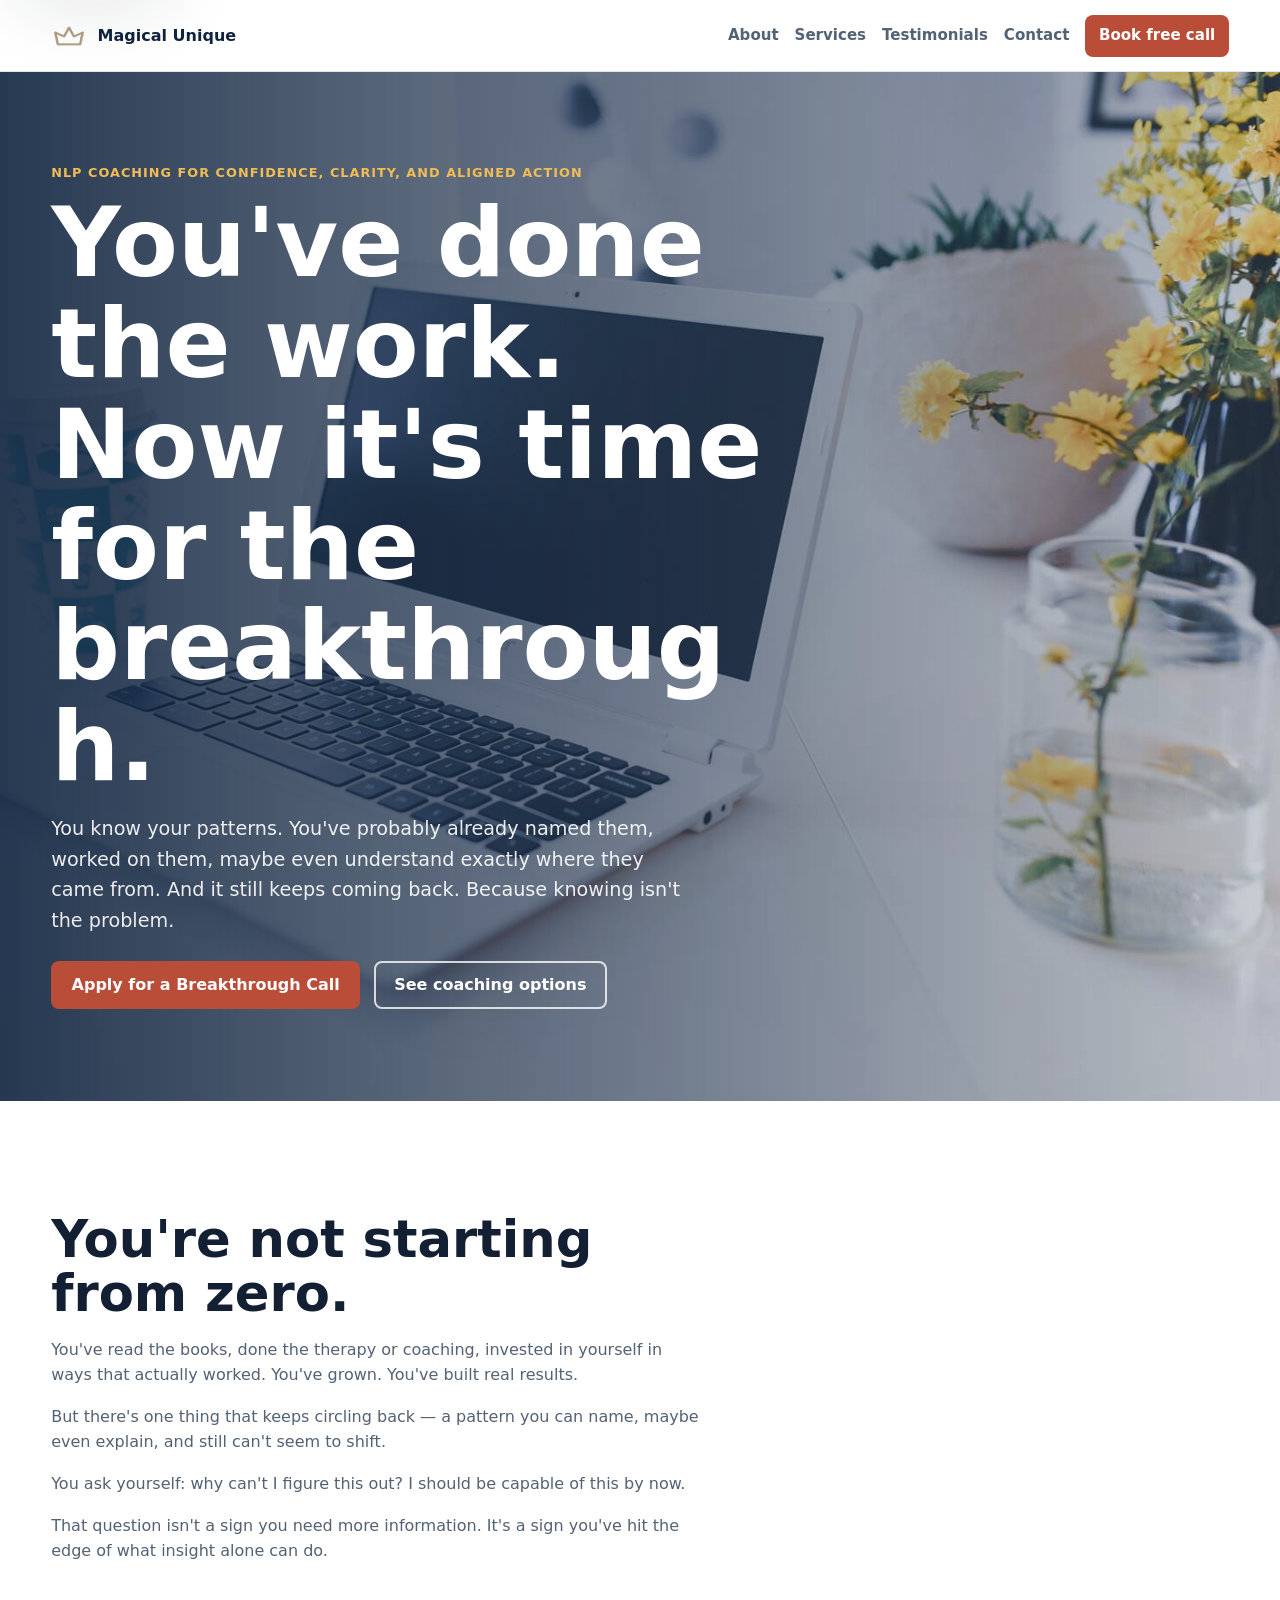
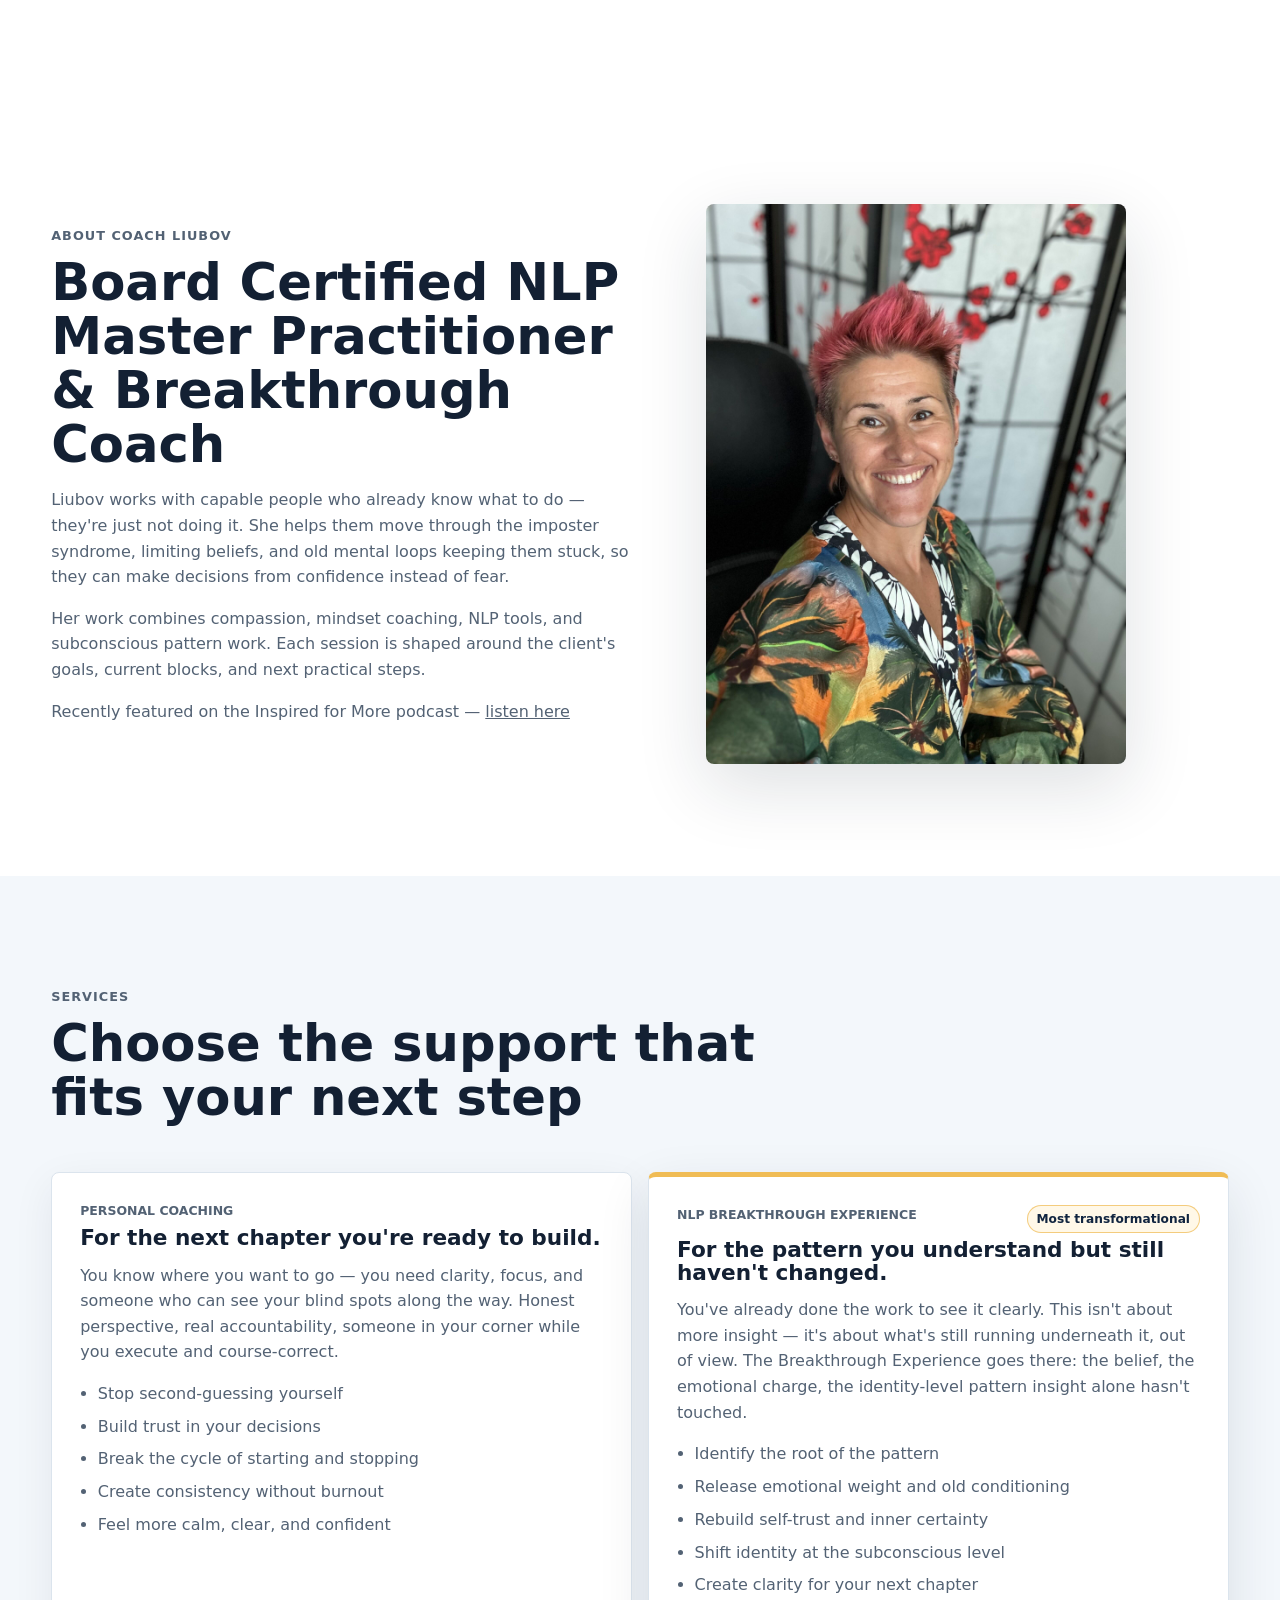
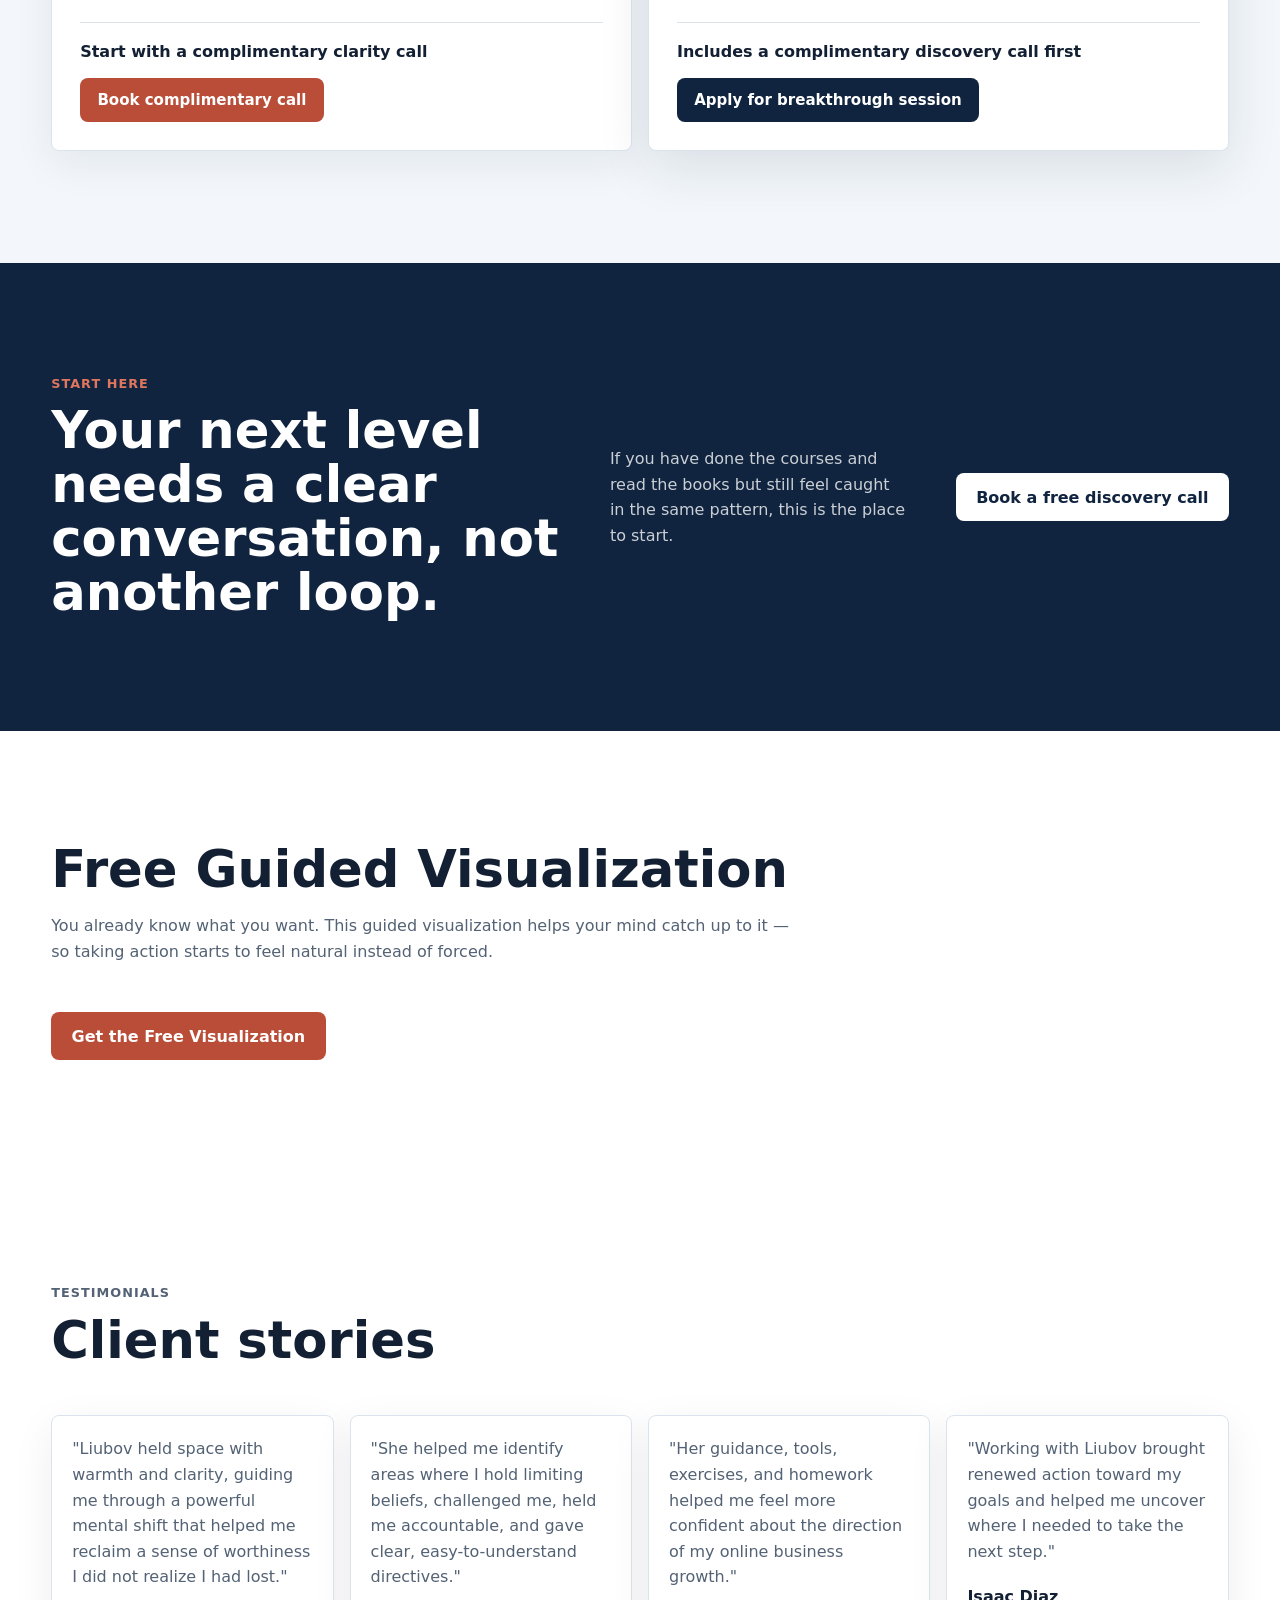
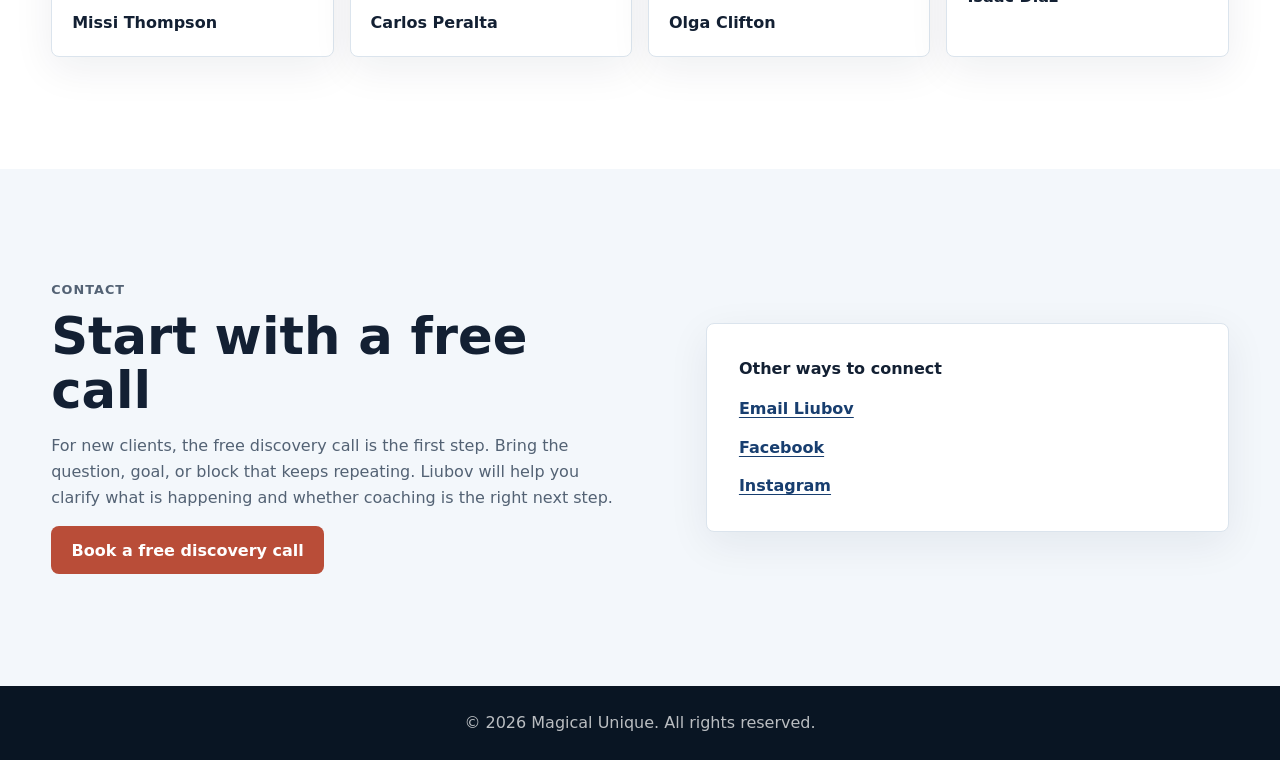
==== index.html @ dcb034aa "Update homepage breakthrough copy" ====
<!doctype html>
<html lang="en">
  <head>
    <meta charset="utf-8">
    <meta name="viewport" content="width=device-width, initial-scale=1">
    <title>Magical Unique | NLP Coaching with Liubov Lomonosova</title>
    <meta
      name="description"
      content="Magical Unique offers NLP-based coaching for people ready to build clarity, confidence, and momentum."
    >
    <meta name="theme-color" content="#10243f">
    <meta property="og:title" content="Magical Unique">
    <meta
      property="og:description"
      content="NLP coaching and subconscious work for ambitious people ready to move through self-doubt and create clear next steps."
    >
    <meta property="og:type" content="website">
    <meta property="og:url" content="https://magicalunique.com/">
    <meta property="og:image" content="https://magicalunique.com/assets/social-preview.jpg">
    <meta property="og:image:secure_url" content="https://magicalunique.com/assets/social-preview.jpg">
    <meta property="og:image:type" content="image/jpeg">
    <meta property="og:image:width" content="1200">
    <meta property="og:image:height" content="630">
    <meta
      property="og:image:alt"
      content="About Coach Liubov, Board Certified NLP Master Practitioner &amp; Breakthrough Coach"
    >
    <meta name="twitter:card" content="summary_large_image">
    <meta name="twitter:title" content="Magical Unique">
    <meta
      name="twitter:description"
      content="NLP coaching and subconscious work for ambitious people ready to move through self-doubt and create clear next steps."
    >
    <meta name="twitter:image" content="https://magicalunique.com/assets/social-preview.jpg">
    <link rel="canonical" href="https://magicalunique.com/">
    <link rel="icon" href="assets/favicon.png" type="image/png">
    <!-- Cache-bust updated CSS/JS assets so browsers load the latest deployed files. -->
    <link rel="stylesheet" href="styles.css?v=20260514">
    <script type="application/ld+json">
      {
        "@context": "https://schema.org",
        "@type": "ProfessionalService",
        "name": "Magical Unique",
        "url": "https://magicalunique.com/",
        "image": "https://magicalunique.com/assets/coach-liubov.jpg",
        "founder": {
          "@type": "Person",
          "name": "Liubov Lomonosova",
          "jobTitle": "Board Certified NLP Master Practitioner & Breakthrough Coach"
        },
        "sameAs": [
          "https://www.facebook.com/lyutsik",
          "https://instagram.com/lyutsik"
        ]
      }
    </script>
  </head>
  <body>
    <a class="skip-link" href="#main">Skip to content</a>

    <header class="site-header" aria-label="Primary">
      <a class="brand" href="#top" aria-label="Magical Unique home">
        <img src="assets/crown.png" alt="" width="36" height="36">
        <span>Magical Unique</span>
      </a>
      <nav class="nav-links" aria-label="Site sections">
        <a href="#about">About</a>
        <a href="#services">Services</a>
        <a href="#testimonials">Testimonials</a>
        <a href="#contact">Contact</a>
        <a class="nav-cta" href="https://calendly.com/liubov-lomonosova/free-30-minute-call">
          Book free call
        </a>
      </nav>
    </header>

    <main id="main">
      <section class="hero" id="top" aria-labelledby="hero-title">
        <div class="hero-content">
          <p class="eyebrow">NLP coaching for confidence, clarity, and aligned action</p>
          <h1 id="hero-title">You've done the work. Now it's time for the breakthrough.</h1>
          <p class="hero-lede">
            You know your patterns. You've probably already named them, worked on them, maybe even
            understand exactly where they came from. And it still keeps coming back. Because knowing
            isn't the problem.
          </p>
          <div class="hero-actions" aria-label="Primary actions">
            <a class="button button-primary" href="https://calendly.com/liubov-lomonosova/free-30-minute-call">
              Apply for a Breakthrough Call
            </a>
            <a class="button button-secondary" href="#services">See coaching options</a>
          </div>
        </div>
      </section>

      <section class="section" aria-labelledby="recognition-title">
        <div class="section-copy">
          <h2 id="recognition-title">You're not starting from zero.</h2>
          <p>
            You've read the books, done the therapy or coaching, invested in yourself in ways that
            actually worked. You've grown. You've built real results.
          </p>
          <p>
            But there's one thing that keeps circling back — a pattern you can name, maybe even
            explain, and still can't seem to shift.
          </p>
          <p>
            You ask yourself: why can't I figure this out? I should be capable of this by now.
          </p>
          <p>
            That question isn't a sign you need more information. It's a sign you've hit the edge of
            what insight alone can do.
          </p>
        </div>
      </section>

      <section class="section section-split" id="about" aria-labelledby="about-title">
        <div class="section-copy">
          <p class="eyebrow">About Coach Liubov</p>
          <h2 id="about-title">Board Certified NLP Master Practitioner &amp; Breakthrough Coach</h2>
          <p>
            Liubov works with capable people who already know what to do — they're just not doing
            it. She helps them move through the imposter syndrome, limiting beliefs, and old mental
            loops keeping them stuck, so they can make decisions from confidence instead of fear.
          </p>
          <p>
            Her work combines compassion, mindset coaching, NLP tools, and subconscious pattern
            work. Each session is shaped around the client's goals, current blocks, and next
            practical steps.
          </p>
          <p>
            Recently featured on the Inspired for More podcast —
            <a href="https://podcasts.apple.com/us/podcast/inspired-for-more/id1649587501?i=1000778015289" target="_blank" rel="noopener">listen here</a>
          </p>
        </div>
        <figure class="portrait">
          <img src="assets/coach-liubov.jpg" alt="Liubov Lomonosova, Board Certified NLP Master Practitioner and Breakthrough Coach" width="675" height="900">
        </figure>
      </section>

      <section class="section section-services" id="services" aria-labelledby="services-title">
        <div class="section-heading">
          <p class="eyebrow">Services</p>
          <h2 id="services-title">Choose the support that fits your next step</h2>
        </div>

        <div class="offer-grid">
          <article class="offer-card">
            <div class="offer-topline">
              <p class="offer-kicker">Personal coaching</p>
            </div>
            <h3>For the next chapter you're ready to build.</h3>
            <div class="offer-body">
              <p>
                You know where you want to go — you need clarity, focus, and someone who can see
                your blind spots along the way. Honest perspective, real accountability, someone in
                your corner while you execute and course-correct.
              </p>
            </div>
            <ul>
              <li>Stop second-guessing yourself</li>
              <li>Build trust in your decisions</li>
              <li>Break the cycle of starting and stopping</li>
              <li>Create consistency without burnout</li>
              <li>Feel more calm, clear, and confident</li>
            </ul>
            <div class="card-footer">
              <span class="price">Start with a complimentary clarity call</span>
              <a class="button button-primary card-cta" href="https://calendly.com/liubov-lomonosova/free-30-minute-call">
                Book complimentary call
              </a>
            </div>
          </article>

          <article class="offer-card premium-card">
            <div class="offer-topline">
              <p class="offer-kicker">NLP Breakthrough Experience</p>
              <span class="offer-badge">Most transformational</span>
            </div>
            <h3>For the pattern you understand but still haven't changed.</h3>
            <div class="offer-body">
              <p>
                You've already done the work to see it clearly. This isn't about more insight —
                it's about what's still running underneath it, out of view. The Breakthrough
                Experience goes there: the belief, the emotional charge, the identity-level pattern
                insight alone hasn't touched.
              </p>
            </div>
            <ul>
              <li>Identify the root of the pattern</li>
              <li>Release emotional weight and old conditioning</li>
              <li>Rebuild self-trust and inner certainty</li>
              <li>Shift identity at the subconscious level</li>
              <li>Create clarity for your next chapter</li>
            </ul>
            <div class="card-footer">
              <span class="price">Includes a complimentary discovery call first</span>
              <a class="button button-primary card-cta premium-cta" href="https://calendly.com/liubov-lomonosova/apply-breakthrough">
                Apply for breakthrough session
              </a>
            </div>
          </article>
        </div>
      </section>

      <section class="section cta-band" aria-labelledby="cta-title">
        <div>
          <p class="eyebrow">Start here</p>
          <h2 id="cta-title">Your next level needs a clear conversation, not another loop.</h2>
        </div>
        <p>
          If you have done the courses and read the books but still feel caught in the same
          pattern, this is the place to start.
        </p>
        <a class="button button-light" href="https://calendly.com/liubov-lomonosova/free-30-minute-call">
          Book a free discovery call
        </a>
      </section>

      <section class="section" aria-labelledby="free-visualization-title">
        <div class="section-heading">
          <h2 id="free-visualization-title">Free Guided Visualization</h2>
          <p>
            You already know what you want. This guided visualization helps your mind catch up to it — so taking action starts to feel natural instead of forced.
          </p>
        </div>
        <a class="button button-primary" href="https://mailchi.mp/magicalunique/guided-visualization">
          Get the Free Visualization
        </a>
      </section>

      <section class="section" id="testimonials" aria-labelledby="testimonials-title">
        <div class="section-heading">
          <p class="eyebrow">Testimonials</p>
          <h2 id="testimonials-title">Client stories</h2>
        </div>

        <div class="testimonial-grid">
          <blockquote class="testimonial-card">
            <p>
              "Liubov held space with warmth and clarity, guiding me through a powerful mental
              shift that helped me reclaim a sense of worthiness I did not realize I had lost."
            </p>
            <cite>Missi Thompson</cite>
          </blockquote>
          <blockquote class="testimonial-card">
            <p>
              "She helped me identify areas where I hold limiting beliefs, challenged me,
              held me accountable, and gave clear, easy-to-understand directives."
            </p>
            <cite>Carlos Peralta</cite>
          </blockquote>
          <blockquote class="testimonial-card">
            <p>
              "Her guidance, tools, exercises, and homework helped me feel more confident about
              the direction of my online business growth."
            </p>
            <cite>Olga Clifton</cite>
          </blockquote>
          <blockquote class="testimonial-card">
            <p>
              "Working with Liubov brought renewed action toward my goals and helped me uncover
              where I needed to take the next step."
            </p>
            <cite>Isaac Diaz</cite>
          </blockquote>
        </div>
      </section>

      <section class="section contact-section" id="contact" aria-labelledby="contact-title">
        <div class="section-copy">
          <p class="eyebrow">Contact</p>
          <h2 id="contact-title">Start with a free call</h2>
          <p>
            For new clients, the free discovery call is the first step. Bring the question, goal,
            or block that keeps repeating. Liubov will help you clarify what is happening and
            whether coaching is the right next step.
          </p>
          <a class="button button-primary" href="https://calendly.com/liubov-lomonosova/free-30-minute-call">
            Book a free discovery call
          </a>
        </div>
        <address class="contact-card">
          <p class="contact-card-title">Other ways to connect</p>
          <a href="mailto:lyubov.lomonosova@gmail.com">Email Liubov</a>
          <a href="https://www.facebook.com/lyutsik">Facebook</a>
          <a href="https://instagram.com/lyutsik">Instagram</a>
        </address>
      </section>
    </main>

    <footer class="site-footer">
      <p>&copy; 2026 Magical Unique. All rights reserved.</p>
    </footer>
  </body>
</html>
---- styles.css ----
:root {
  --ink: #132033;
  --muted: #536274;
  --paper: #ffffff;
  --mist: #f3f7fb;
  --line: #dbe4ed;
  --blue: #183e6f;
  --blue-deep: #10243f;
  --coral: #df765d;
  --coral-deep: #b94d38;
  --gold: #f0bc55;
  --shadow: 0 22px 70px rgba(19, 32, 51, 0.14);
  color-scheme: light;
}

* {
  box-sizing: border-box;
}

html {
  scroll-behavior: smooth;
}

body {
  margin: 0;
  background: var(--paper);
  color: var(--ink);
  font-family: Inter, ui-sans-serif, system-ui, -apple-system, BlinkMacSystemFont, "Segoe UI", sans-serif;
  font-size: 16px;
  line-height: 1.6;
}

body {
  overflow-x: hidden;
}

img {
  display: block;
  max-width: 100%;
  height: auto;
}

a {
  color: inherit;
}

.skip-link {
  position: absolute;
  left: 1rem;
  top: 0.5rem;
  z-index: 20;
  transform: translateY(-160%);
  background: var(--paper);
  color: var(--blue-deep);
  padding: 0.65rem 1rem;
  border-radius: 8px;
  box-shadow: var(--shadow);
  transition: transform 160ms ease;
}

.skip-link:focus {
  transform: translateY(0);
}

.site-header {
  position: sticky;
  top: 0;
  z-index: 10;
  display: flex;
  align-items: center;
  justify-content: space-between;
  gap: 1.5rem;
  min-height: 72px;
  padding: 0.8rem clamp(1rem, 4vw, 4rem);
  background: rgba(255, 255, 255, 0.94);
  border-bottom: 1px solid rgba(219, 228, 237, 0.92);
  backdrop-filter: blur(16px);
}

.brand {
  display: inline-flex;
  align-items: center;
  gap: 0.65rem;
  color: var(--blue-deep);
  font-weight: 800;
  text-decoration: none;
  white-space: nowrap;
}

.brand img {
  width: 36px;
  height: 36px;
}

.nav-links {
  display: flex;
  align-items: center;
  justify-content: flex-end;
  flex-wrap: wrap;
  gap: 0.35rem 1rem;
  min-width: 0;
  max-width: 100%;
  color: var(--muted);
  font-size: 0.94rem;
  font-weight: 700;
}

.nav-links a {
  min-height: 40px;
  display: inline-flex;
  align-items: center;
  text-decoration: none;
}

.nav-links a:hover,
.nav-links a:focus-visible {
  color: var(--coral-deep);
}

.nav-links .nav-cta {
  min-height: 42px;
  padding: 0.55rem 0.85rem;
  border-radius: 8px;
  background: var(--coral-deep);
  color: #fff;
}

.nav-links .nav-cta:hover,
.nav-links .nav-cta:focus-visible {
  background: var(--blue-deep);
  color: #fff;
}

.hero {
  position: relative;
  min-height: 64svh;
  display: grid;
  align-items: center;
  padding: clamp(4rem, 8vw, 5.75rem) clamp(1rem, 4vw, 4rem);
  background:
    linear-gradient(90deg, rgba(16, 36, 63, 0.9), rgba(16, 36, 63, 0.58) 50%, rgba(16, 36, 63, 0.22)),
    url("assets/hero.jpg") center / cover no-repeat;
  color: #fff;
}

.hero-content {
  width: min(720px, 100%);
  min-width: 0;
}

.eyebrow {
  margin: 0 0 0.75rem;
  color: var(--coral);
  font-size: 0.8rem;
  font-weight: 800;
  letter-spacing: 0.08em;
  line-height: 1.35;
  text-transform: uppercase;
}

.hero .eyebrow {
  color: var(--gold);
}

h1,
h2,
h3,
p {
  margin-top: 0;
}

h1,
h2,
h3 {
  line-height: 1.05;
  letter-spacing: 0;
  overflow-wrap: break-word;
}

h1 {
  max-width: 11ch;
  margin-bottom: 1rem;
  font-size: clamp(3.25rem, 8vw, 6rem);
  font-weight: 900;
}

h2 {
  margin-bottom: 1rem;
  font-size: clamp(2rem, 4vw, 3.5rem);
  font-weight: 850;
}

h3 {
  margin-bottom: 0.8rem;
  font-size: 1.35rem;
  font-weight: 850;
}

.hero-lede {
  max-width: 650px;
  margin-bottom: 1.5rem;
  color: rgba(255, 255, 255, 0.9);
  font-size: clamp(1.04rem, 1.5vw, 1.22rem);
}

.hero-actions,
.card-footer {
  display: flex;
  align-items: center;
  flex-wrap: wrap;
  gap: 0.85rem;
}

.button {
  display: inline-flex;
  align-items: center;
  justify-content: center;
  min-height: 48px;
  padding: 0.78rem 1.15rem;
  border: 2px solid transparent;
  border-radius: 8px;
  font-weight: 850;
  line-height: 1.2;
  text-align: center;
  text-decoration: none;
  transition: background 160ms ease, border-color 160ms ease, color 160ms ease, transform 160ms ease;
}

.button:hover,
.button:focus-visible {
  transform: translateY(-1px);
}

.button-primary {
  background: var(--coral-deep);
  color: #fff;
}

.button-primary:hover,
.button-primary:focus-visible {
  background: var(--blue-deep);
}

.button-secondary {
  border-color: rgba(255, 255, 255, 0.78);
  color: #fff;
}

.button-secondary:hover,
.button-secondary:focus-visible {
  background: #fff;
  color: var(--blue-deep);
}

.button-light {
  background: #fff;
  color: var(--blue-deep);
}

.button-light:hover,
.button-light:focus-visible {
  background: var(--gold);
}

.section {
  padding: clamp(4rem, 9vw, 7rem) clamp(1rem, 4vw, 4rem);
}

.section-split,
.contact-section {
  display: grid;
  grid-template-columns: minmax(0, 1.05fr) minmax(280px, 0.95fr);
  gap: clamp(2rem, 6vw, 5rem);
  align-items: center;
}

.section-copy {
  max-width: 650px;
  min-width: 0;
}

.section-copy p,
.section-heading p,
.contact-card,
.offer-card p,
.offer-card li,
.testimonial-card p {
  color: var(--muted);
}

.portrait {
  margin: 0;
  justify-self: center;
}

.portrait img {
  width: min(420px, 100%);
  border-radius: 8px;
  box-shadow: var(--shadow);
}

.section-services,
.contact-section {
  background: var(--mist);
}

.section-heading {
  max-width: 760px;
  margin-bottom: clamp(2rem, 5vw, 3rem);
  min-width: 0;
}

.offer-grid,
.testimonial-grid {
  display: grid;
  gap: 1rem;
}

.offer-grid {
  grid-template-columns: repeat(2, minmax(0, 1fr));
}

.offer-card,
.testimonial-card,
.contact-card {
  min-width: 0;
  border: 1px solid var(--line);
  border-radius: 8px;
  background: #fff;
  box-shadow: 0 12px 42px rgba(19, 32, 51, 0.07);
}

.offer-card {
  display: flex;
  flex-direction: column;
  min-height: 100%;
  padding: clamp(1.25rem, 2.5vw, 1.75rem);
}

.premium-card {
  border-top: 5px solid var(--gold);
  box-shadow: 0 18px 52px rgba(19, 32, 51, 0.11);
}

.offer-topline {
  display: flex;
  align-items: flex-start;
  justify-content: space-between;
  flex-wrap: wrap;
  gap: 0.55rem;
  margin-bottom: 0.35rem;
}

.offer-kicker {
  margin-bottom: 0;
  color: var(--blue);
  font-size: 0.78rem;
  font-weight: 850;
  text-transform: uppercase;
}

.offer-badge {
  display: inline-flex;
  align-items: center;
  min-height: 28px;
  padding: 0.28rem 0.55rem;
  border: 1px solid rgba(240, 188, 85, 0.72);
  border-radius: 999px;
  background: #fff8e8;
  color: var(--blue-deep);
  font-size: 0.76rem;
  font-weight: 850;
  line-height: 1.2;
}

.offer-body {
  display: grid;
  gap: 0.75rem;
  margin-bottom: 1rem;
}

.offer-body p {
  margin-bottom: 0;
}

.offer-card ul {
  display: grid;
  gap: 0.45rem;
  margin: 0 0 1.5rem;
  padding-left: 1.1rem;
}

.offer-card .card-footer {
  margin-top: auto;
  padding-top: 1rem;
  border-top: 1px solid var(--line);
  justify-content: space-between;
}

.price {
  color: var(--ink);
  font-weight: 850;
}

.card-cta {
  min-height: 44px;
  padding: 0.68rem 0.95rem;
  font-size: 0.94rem;
}

.premium-cta {
  background: var(--blue-deep);
}

.premium-cta:hover,
.premium-cta:focus-visible {
  background: var(--blue);
}

.cta-band {
  display: grid;
  grid-template-columns: minmax(0, 1.2fr) minmax(240px, 0.7fr) auto;
  gap: clamp(1.5rem, 4vw, 3rem);
  align-items: center;
  background: var(--blue-deep);
  color: #fff;
}

.cta-band h2 {
  margin-bottom: 0;
}

.cta-band p:not(.eyebrow) {
  margin-bottom: 0;
  color: rgba(255, 255, 255, 0.78);
}

.testimonial-grid {
  grid-template-columns: repeat(4, minmax(0, 1fr));
}

.testimonial-card {
  margin: 0;
  padding: 1.25rem;
}

.testimonial-card p {
  margin-bottom: 1.25rem;
}

.testimonial-card cite {
  color: var(--ink);
  font-style: normal;
  font-weight: 850;
}

.contact-card {
  display: grid;
  gap: 0.8rem;
  padding: clamp(1.25rem, 3vw, 2rem);
  font-style: normal;
}

.contact-card-title {
  margin-bottom: 0.1rem;
  color: var(--ink);
  font-weight: 850;
}

.contact-card a {
  display: inline-flex;
  align-items: center;
  gap: 0.45rem;
  color: var(--blue);
  font-weight: 800;
  text-decoration-thickness: 1px;
  text-underline-offset: 0.18em;
}

.contact-icon {
  width: 1rem;
  height: 1rem;
  flex: 0 0 auto;
  fill: none;
  stroke: currentColor;
  stroke-linecap: round;
  stroke-linejoin: round;
  stroke-width: 1.9;
}

.contact-icon-fill {
  fill: currentColor;
  stroke: none;
}

.contact-card .client-link {
  margin-top: 0.35rem;
  padding-top: 0.8rem;
  border-top: 1px solid var(--line);
  color: var(--muted);
  font-size: 0.94rem;
}

.site-footer {
  padding: 1.5rem clamp(1rem, 4vw, 4rem);
  background: #091523;
  color: rgba(255, 255, 255, 0.72);
  text-align: center;
}

.site-footer p {
  margin: 0;
}

:focus-visible {
  outline: 3px solid var(--gold);
  outline-offset: 3px;
}

@media (max-width: 980px) {
  .section-split,
  .contact-section,
  .cta-band {
    grid-template-columns: 1fr;
  }

  .offer-grid,
  .testimonial-grid {
    grid-template-columns: repeat(2, minmax(0, 1fr));
  }
}

@media (max-width: 720px) {
  .site-header {
    position: relative;
    align-items: flex-start;
    flex-direction: column;
    gap: 0.6rem;
  }

  .nav-links {
    width: 100%;
    justify-content: flex-start;
  }

  .nav-links .nav-cta {
    width: 100%;
    justify-content: center;
    margin-top: 0.2rem;
  }

  .hero {
    min-height: auto;
    padding-top: 3rem;
    padding-bottom: 4rem;
    background-position: 58% center;
  }

  h1 {
    font-size: clamp(2.9rem, 14vw, 4.25rem);
  }

  .offer-grid,
  .testimonial-grid {
    grid-template-columns: 1fr;
  }

  .button {
    width: 100%;
  }

  .card-cta {
    width: 100%;
  }
}

@media (max-width: 430px) {
  body {
    font-size: 15px;
  }

  .brand {
    white-space: normal;
  }

  .section {
    padding-right: 1rem;
    padding-left: 1rem;
  }

  .offer-topline {
    display: grid;
    justify-content: stretch;
  }

  .offer-badge {
    justify-self: start;
  }

  .nav-links {
    gap: 0.2rem 0.8rem;
  }

  .nav-links a {
    min-height: 34px;
  }
}
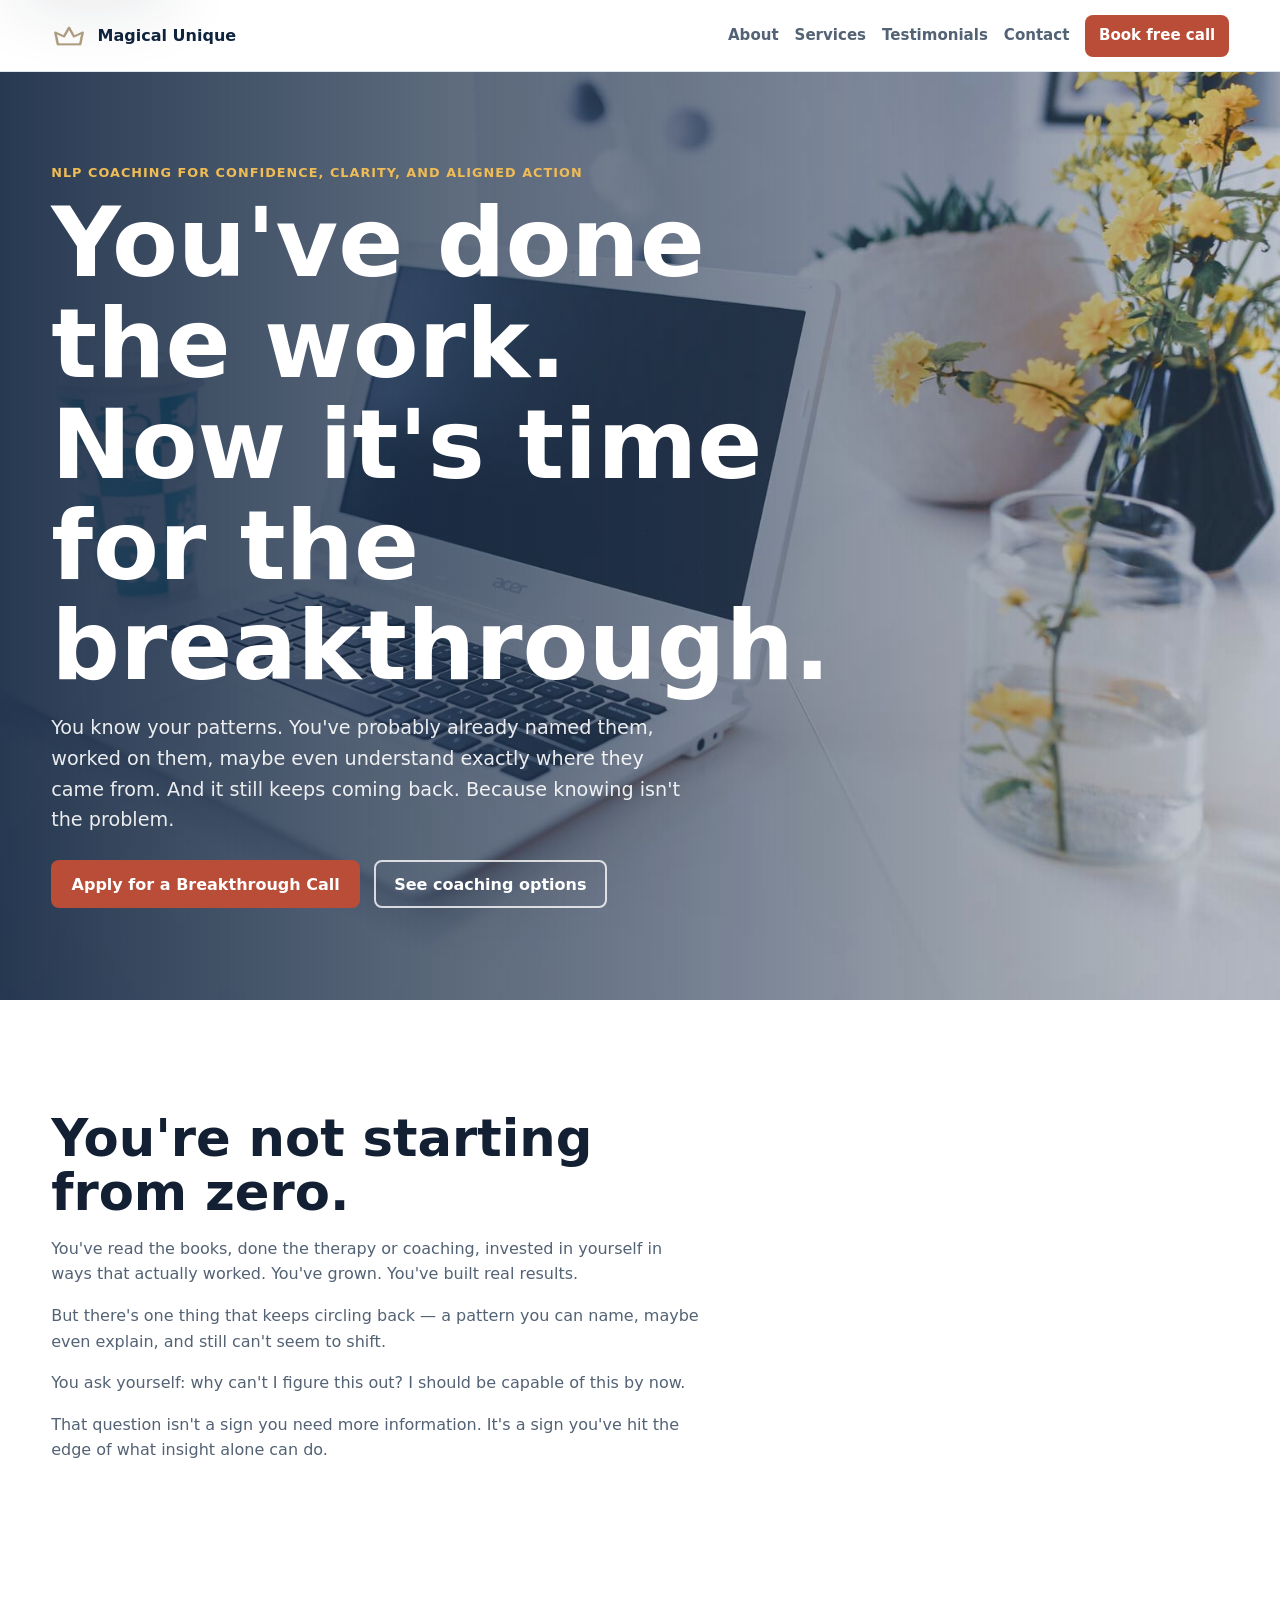
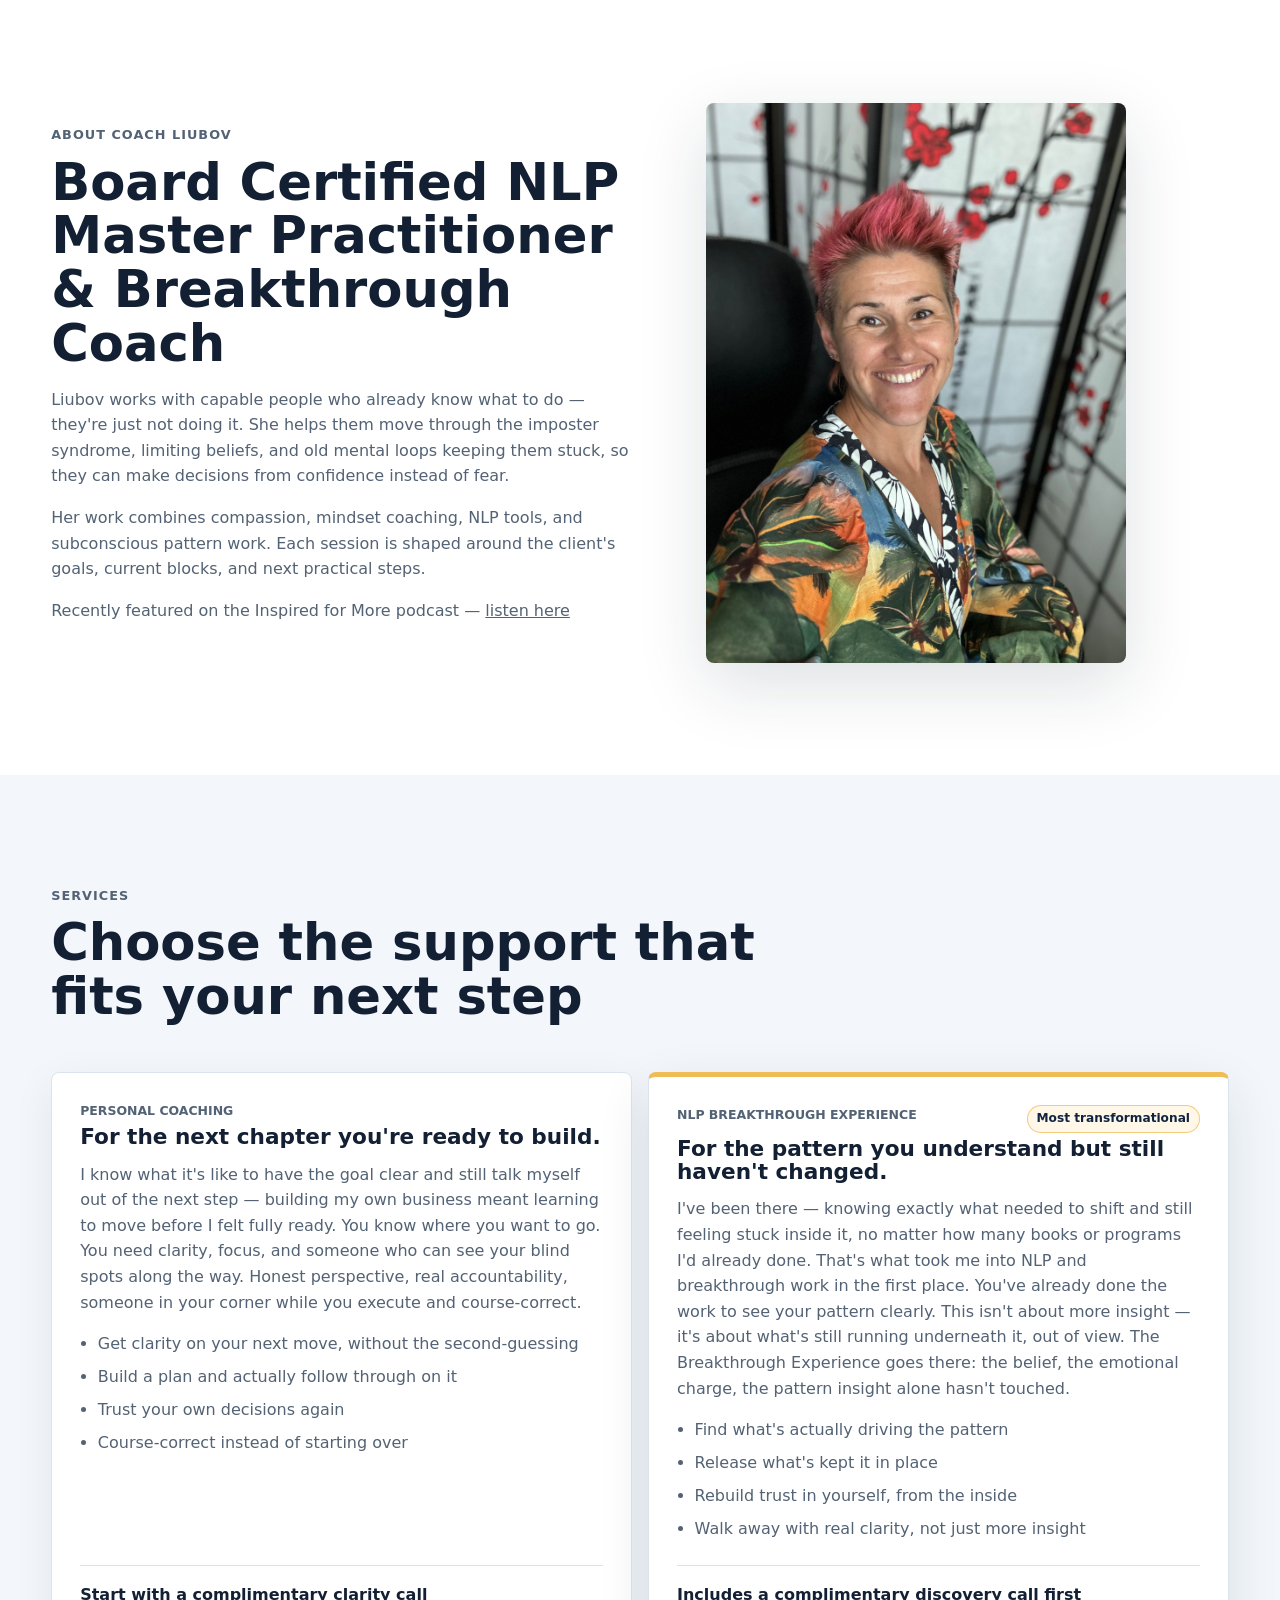
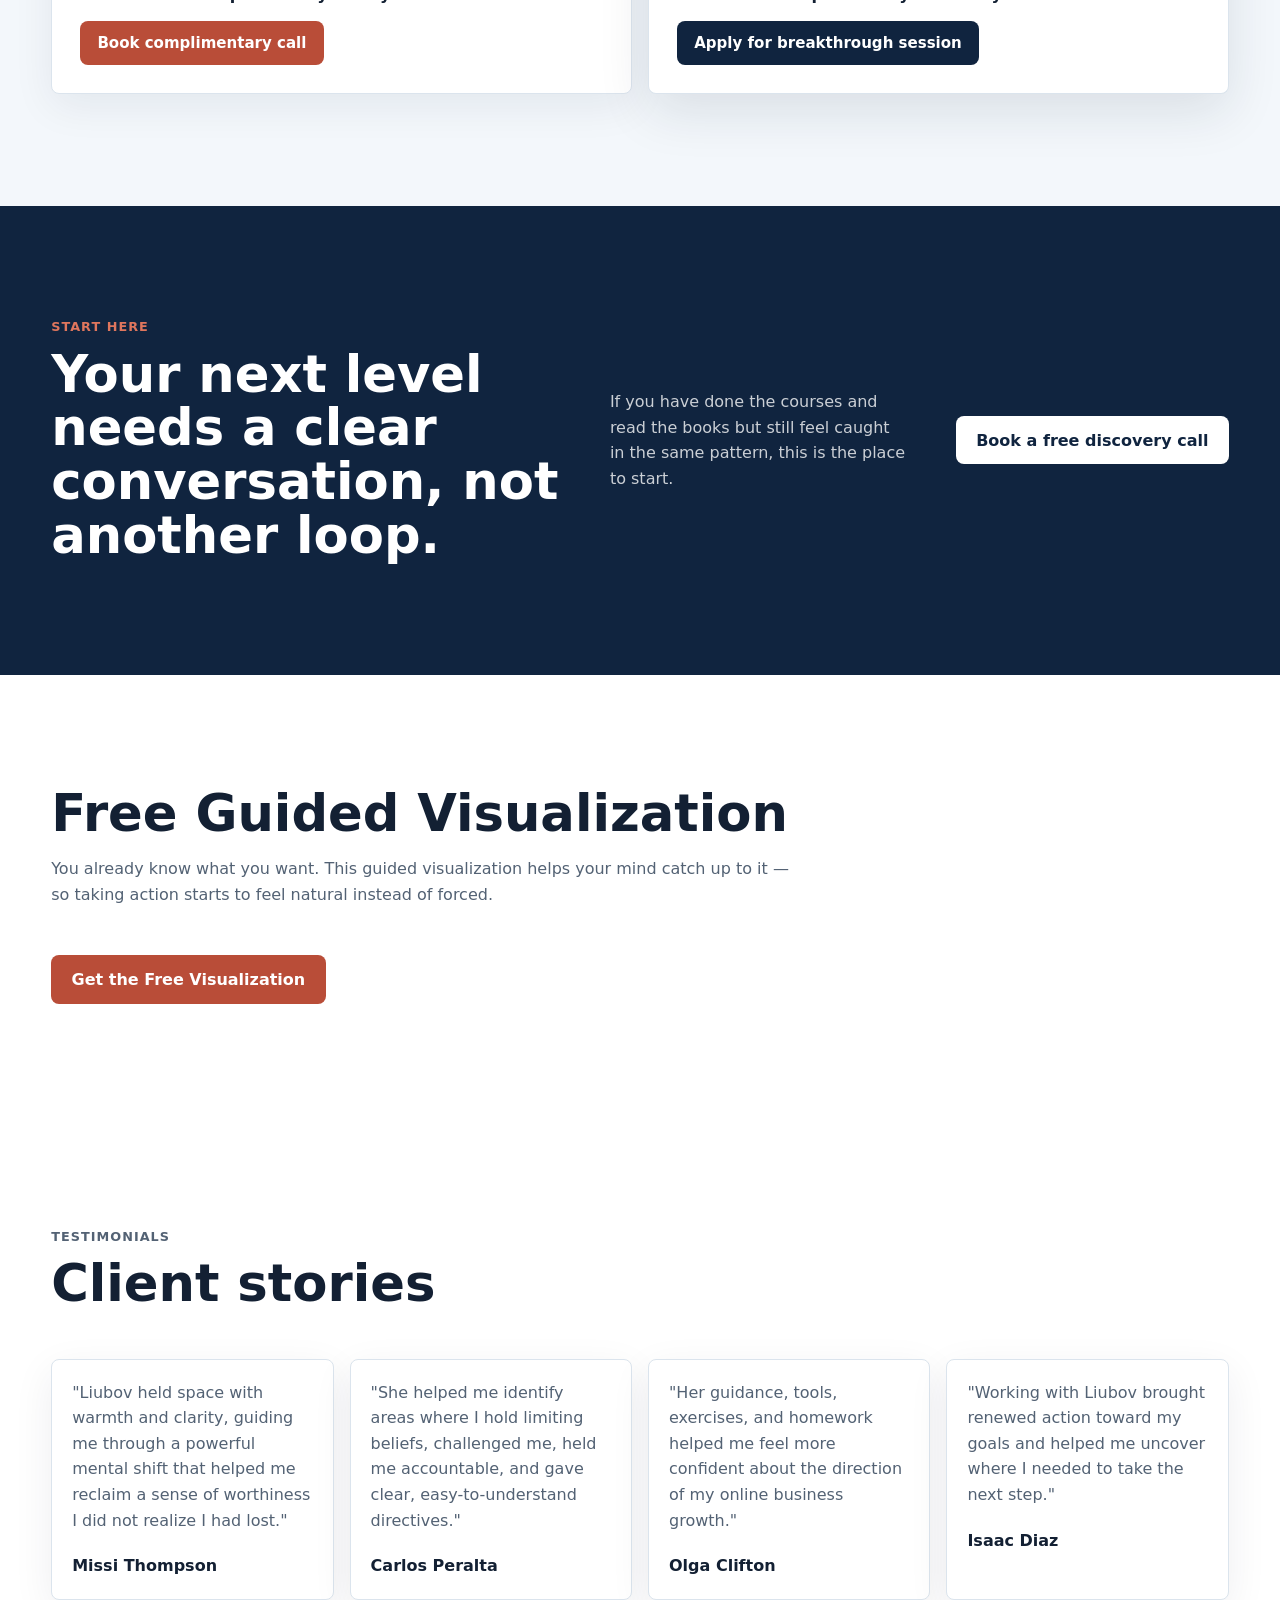
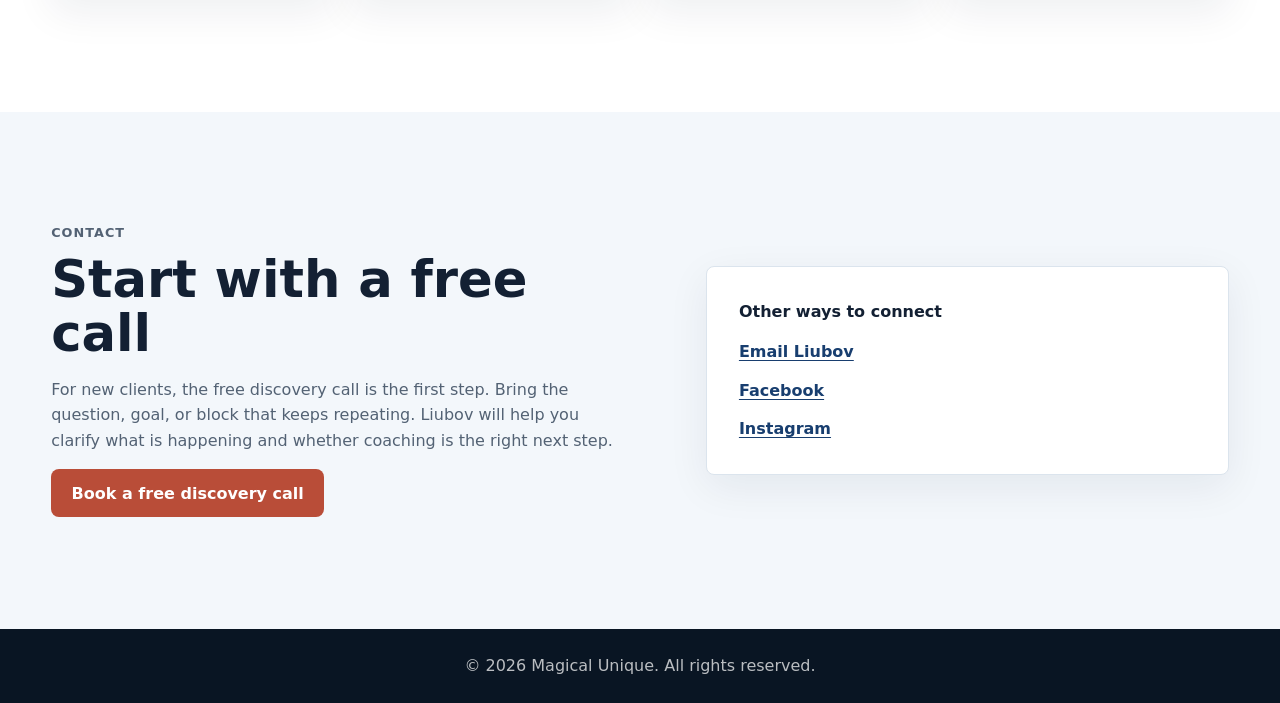
==== commit 70bc61e9: "Update services offer copy" ====
--- a/index.html
+++ b/index.html
@@ -85,7 +85,7 @@
             isn't the problem.
           </p>
           <div class="hero-actions" aria-label="Primary actions">
-            <a class="button button-primary" href="https://calendly.com/liubov-lomonosova/free-30-minute-call">
+            <a class="button button-primary" href="https://calendly.com/liubov-lomonosova/apply-breakthrough">
               Apply for a Breakthrough Call
             </a>
             <a class="button button-secondary" href="#services">See coaching options</a>
@@ -152,17 +152,18 @@
             <h3>For the next chapter you're ready to build.</h3>
             <div class="offer-body">
               <p>
-                You know where you want to go — you need clarity, focus, and someone who can see
-                your blind spots along the way. Honest perspective, real accountability, someone in
-                your corner while you execute and course-correct.
+                I know what it's like to have the goal clear and still talk myself out of the next
+                step — building my own business meant learning to move before I felt fully ready.
+                You know where you want to go. You need clarity, focus, and someone who can see your
+                blind spots along the way. Honest perspective, real accountability, someone in your
+                corner while you execute and course-correct.
               </p>
             </div>
             <ul>
-              <li>Stop second-guessing yourself</li>
-              <li>Build trust in your decisions</li>
-              <li>Break the cycle of starting and stopping</li>
-              <li>Create consistency without burnout</li>
-              <li>Feel more calm, clear, and confident</li>
+              <li>Get clarity on your next move, without the second-guessing</li>
+              <li>Build a plan and actually follow through on it</li>
+              <li>Trust your own decisions again</li>
+              <li>Course-correct instead of starting over</li>
             </ul>
             <div class="card-footer">
               <span class="price">Start with a complimentary clarity call</span>
@@ -180,18 +181,19 @@
             <h3>For the pattern you understand but still haven't changed.</h3>
             <div class="offer-body">
               <p>
-                You've already done the work to see it clearly. This isn't about more insight —
-                it's about what's still running underneath it, out of view. The Breakthrough
-                Experience goes there: the belief, the emotional charge, the identity-level pattern
-                insight alone hasn't touched.
+                I've been there — knowing exactly what needed to shift and still feeling stuck
+                inside it, no matter how many books or programs I'd already done. That's what took
+                me into NLP and breakthrough work in the first place. You've already done the work
+                to see your pattern clearly. This isn't about more insight — it's about what's still
+                running underneath it, out of view. The Breakthrough Experience goes there: the
+                belief, the emotional charge, the pattern insight alone hasn't touched.
               </p>
             </div>
             <ul>
-              <li>Identify the root of the pattern</li>
-              <li>Release emotional weight and old conditioning</li>
-              <li>Rebuild self-trust and inner certainty</li>
-              <li>Shift identity at the subconscious level</li>
-              <li>Create clarity for your next chapter</li>
+              <li>Find what's actually driving the pattern</li>
+              <li>Release what's kept it in place</li>
+              <li>Rebuild trust in yourself, from the inside</li>
+              <li>Walk away with real clarity, not just more insight</li>
             </ul>
             <div class="card-footer">
               <span class="price">Includes a complimentary discovery call first</span>
--- a/styles.css
+++ b/styles.css
@@ -184,6 +184,12 @@
   font-weight: 900;
 }
 
+.hero h1 {
+  word-break: normal;
+  overflow-wrap: normal;
+  hyphens: none;
+}
+
 h2 {
   margin-bottom: 1rem;
   font-size: clamp(2rem, 4vw, 3.5rem);
@@ -468,29 +474,10 @@
 }
 
 .contact-card a {
-  display: inline-flex;
-  align-items: center;
-  gap: 0.45rem;
   color: var(--blue);
   font-weight: 800;
   text-decoration-thickness: 1px;
   text-underline-offset: 0.18em;
-}
-
-.contact-icon {
-  width: 1rem;
-  height: 1rem;
-  flex: 0 0 auto;
-  fill: none;
-  stroke: currentColor;
-  stroke-linecap: round;
-  stroke-linejoin: round;
-  stroke-width: 1.9;
-}
-
-.contact-icon-fill {
-  fill: currentColor;
-  stroke: none;
 }
 
 .contact-card .client-link {
@@ -556,8 +543,9 @@
     background-position: 58% center;
   }
 
-  h1 {
-    font-size: clamp(2.9rem, 14vw, 4.25rem);
+  .hero h1 {
+    max-width: 12.5ch;
+    font-size: clamp(2.15rem, 10vw, 3rem);
   }
 
   .offer-grid,
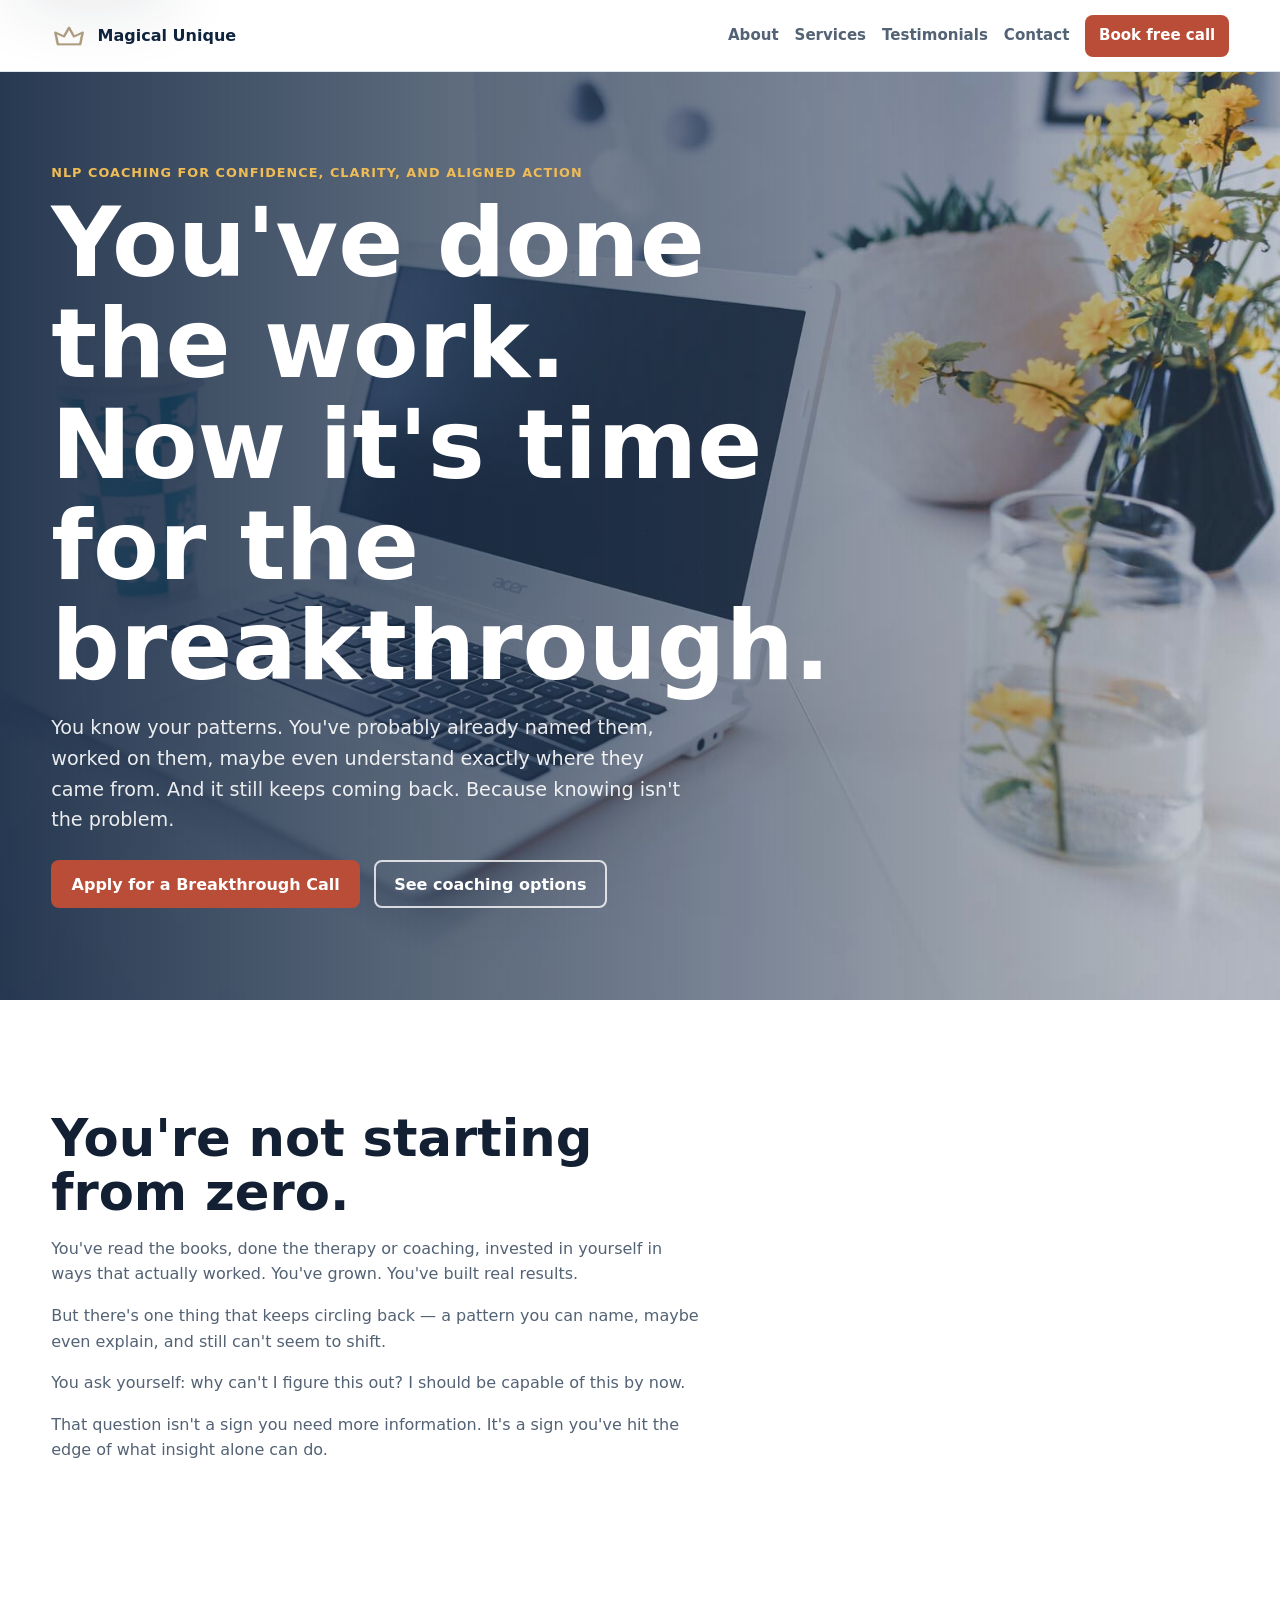
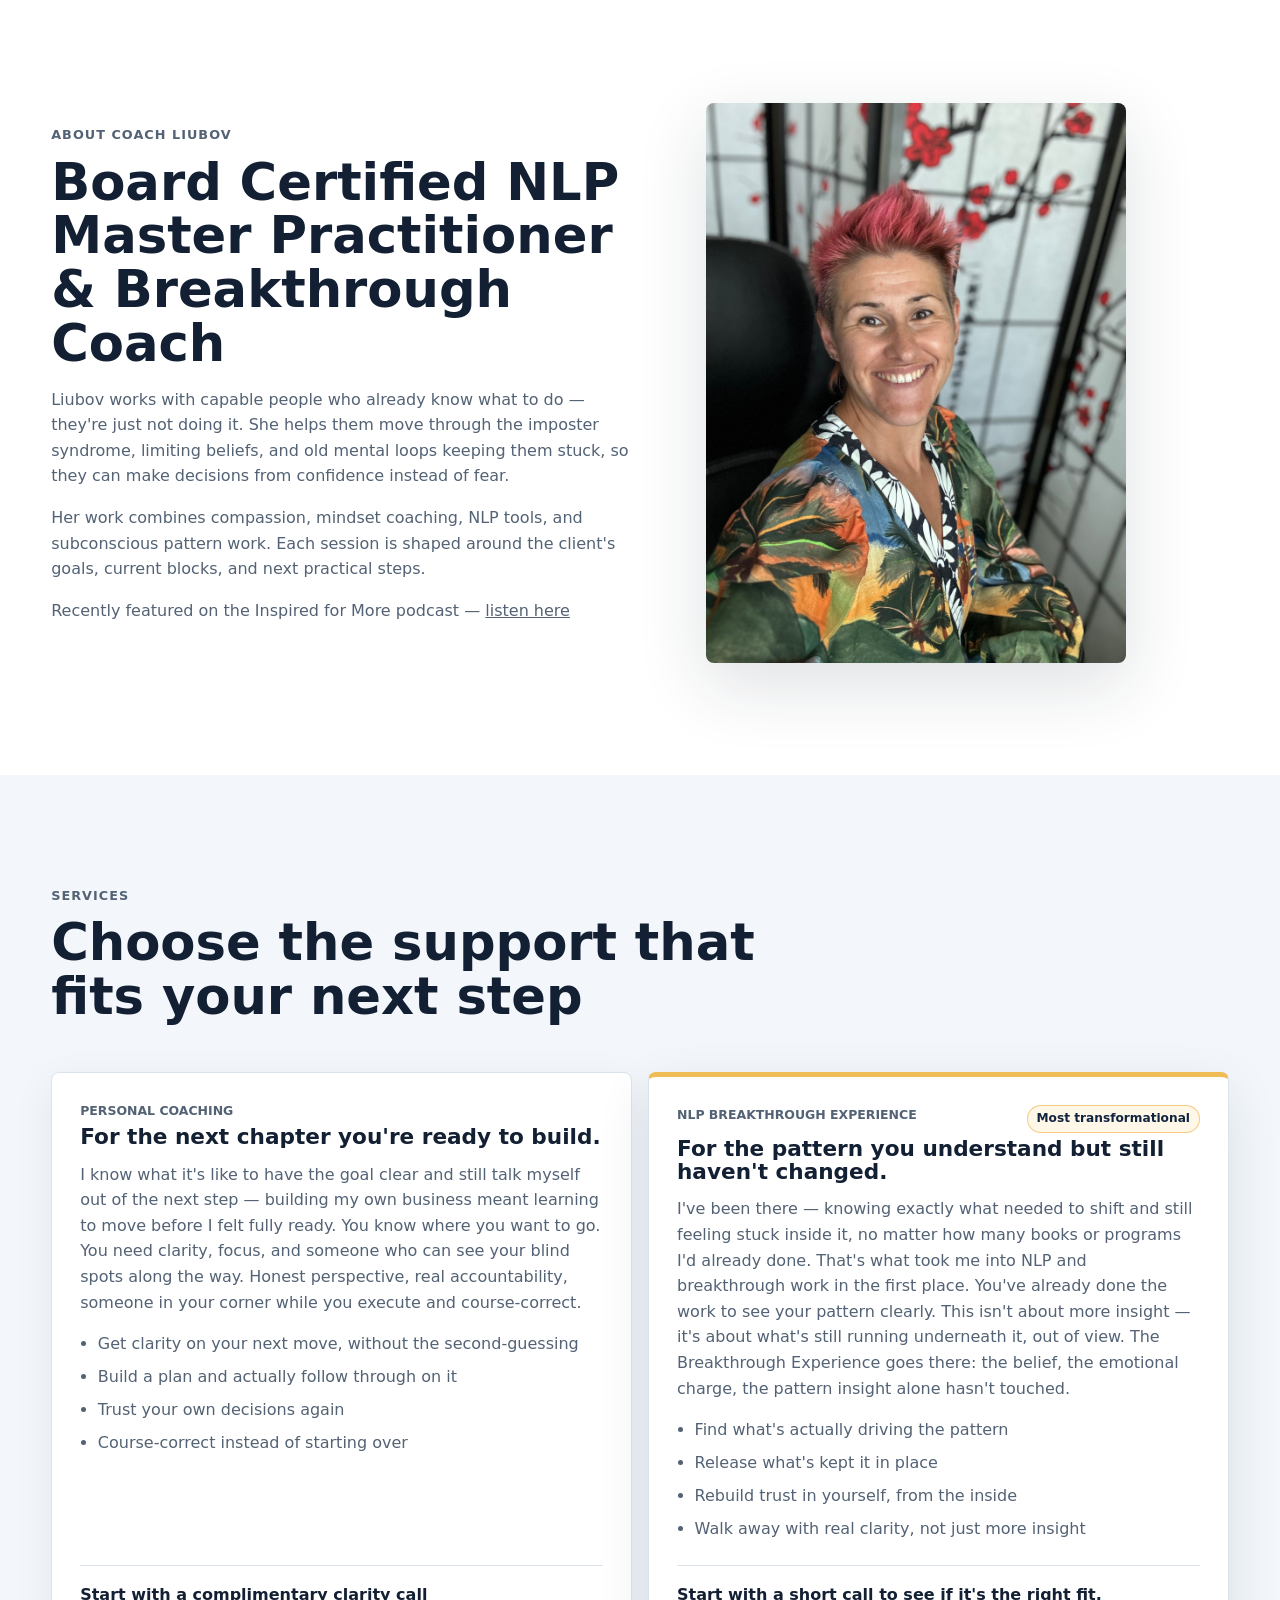
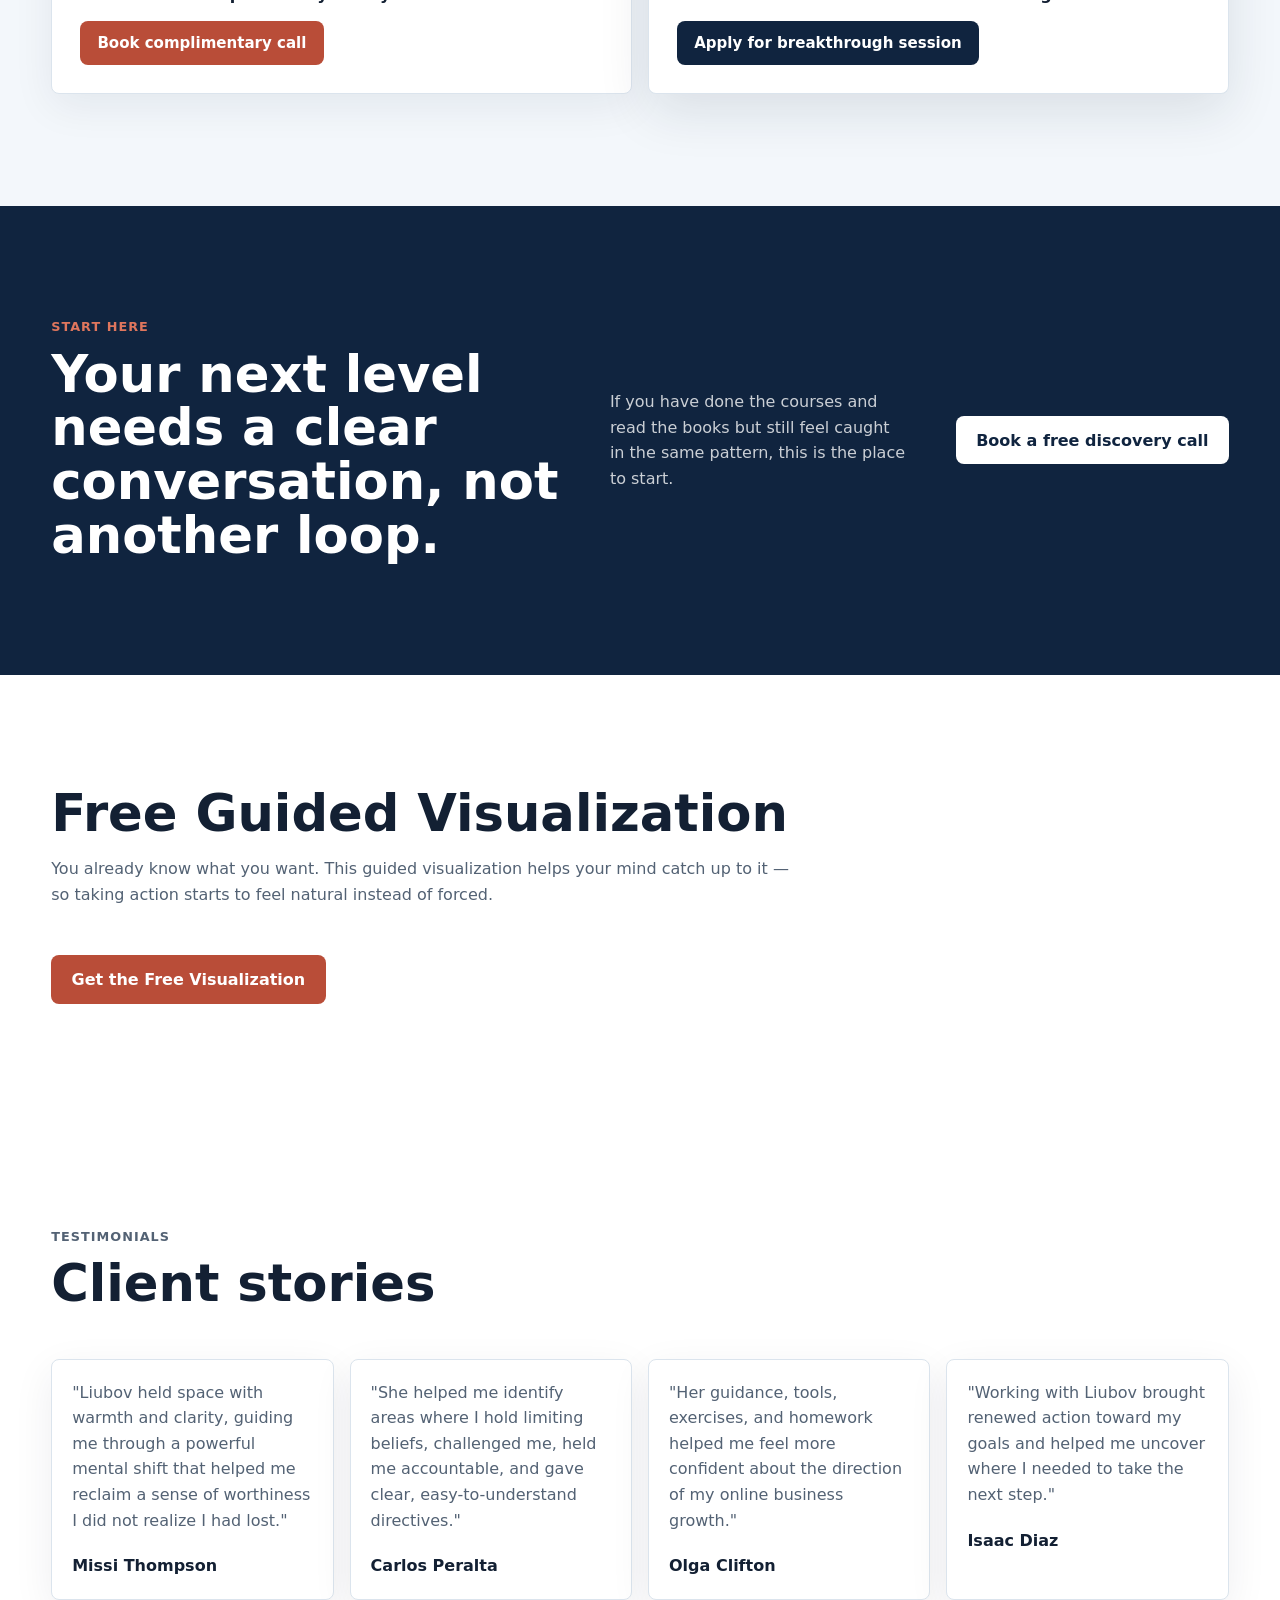
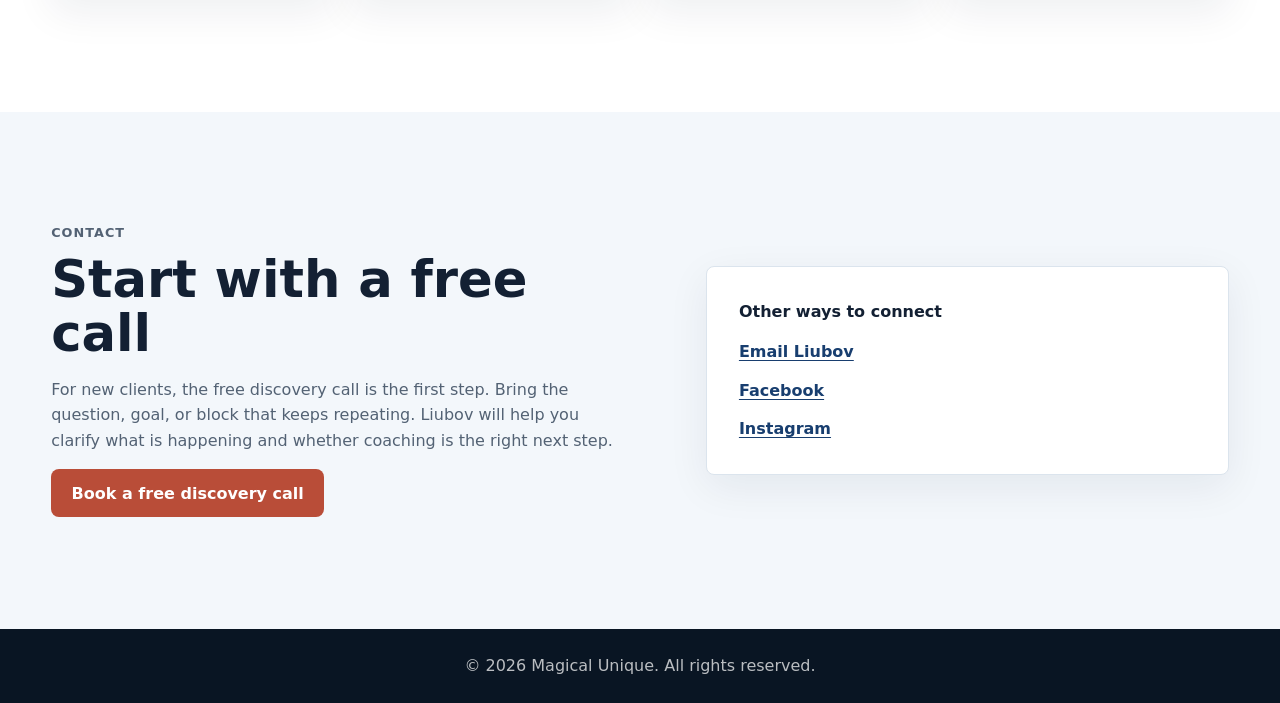
==== commit 0c8bc477: "Update breakthrough call helper text" ====
--- a/index.html
+++ b/index.html
@@ -196,7 +196,7 @@
               <li>Walk away with real clarity, not just more insight</li>
             </ul>
             <div class="card-footer">
-              <span class="price">Includes a complimentary discovery call first</span>
+              <span class="price">Start with a short call to see if it's the right fit.</span>
               <a class="button button-primary card-cta premium-cta" href="https://calendly.com/liubov-lomonosova/apply-breakthrough">
                 Apply for breakthrough session
               </a>
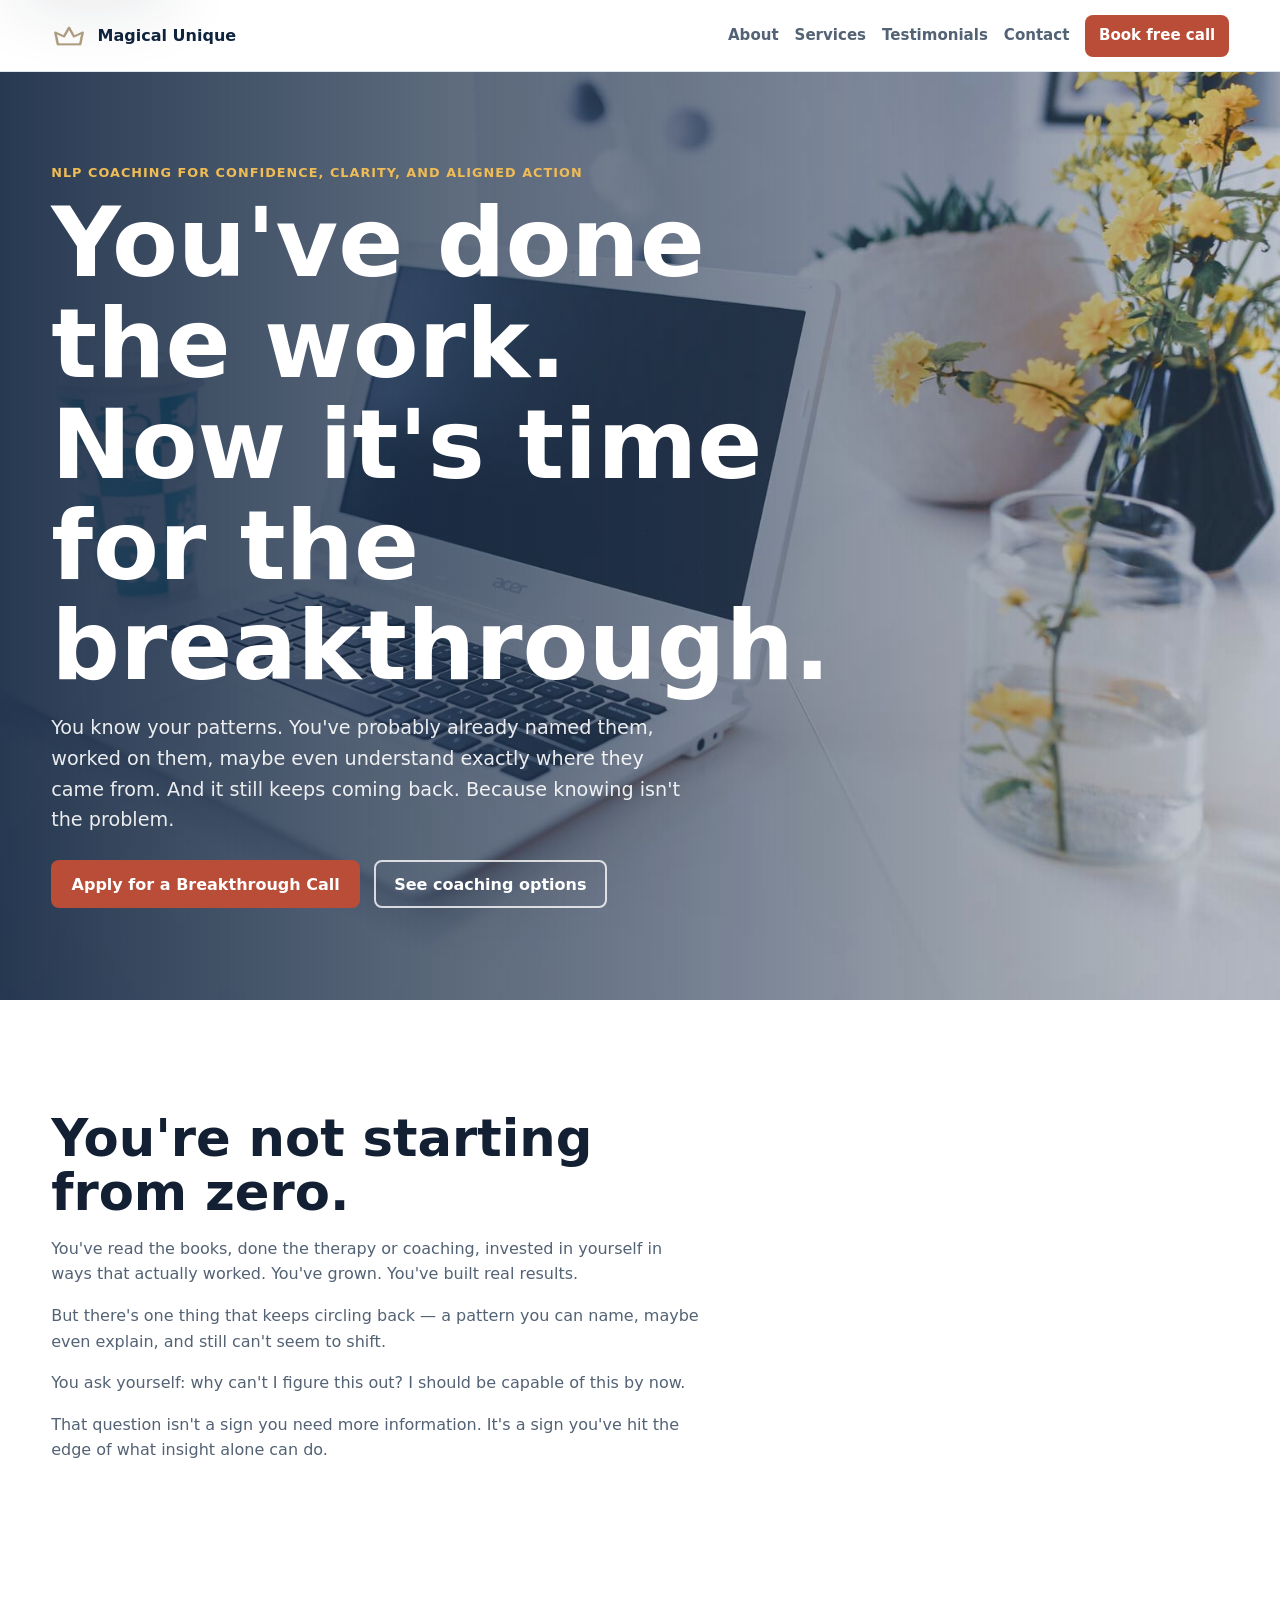
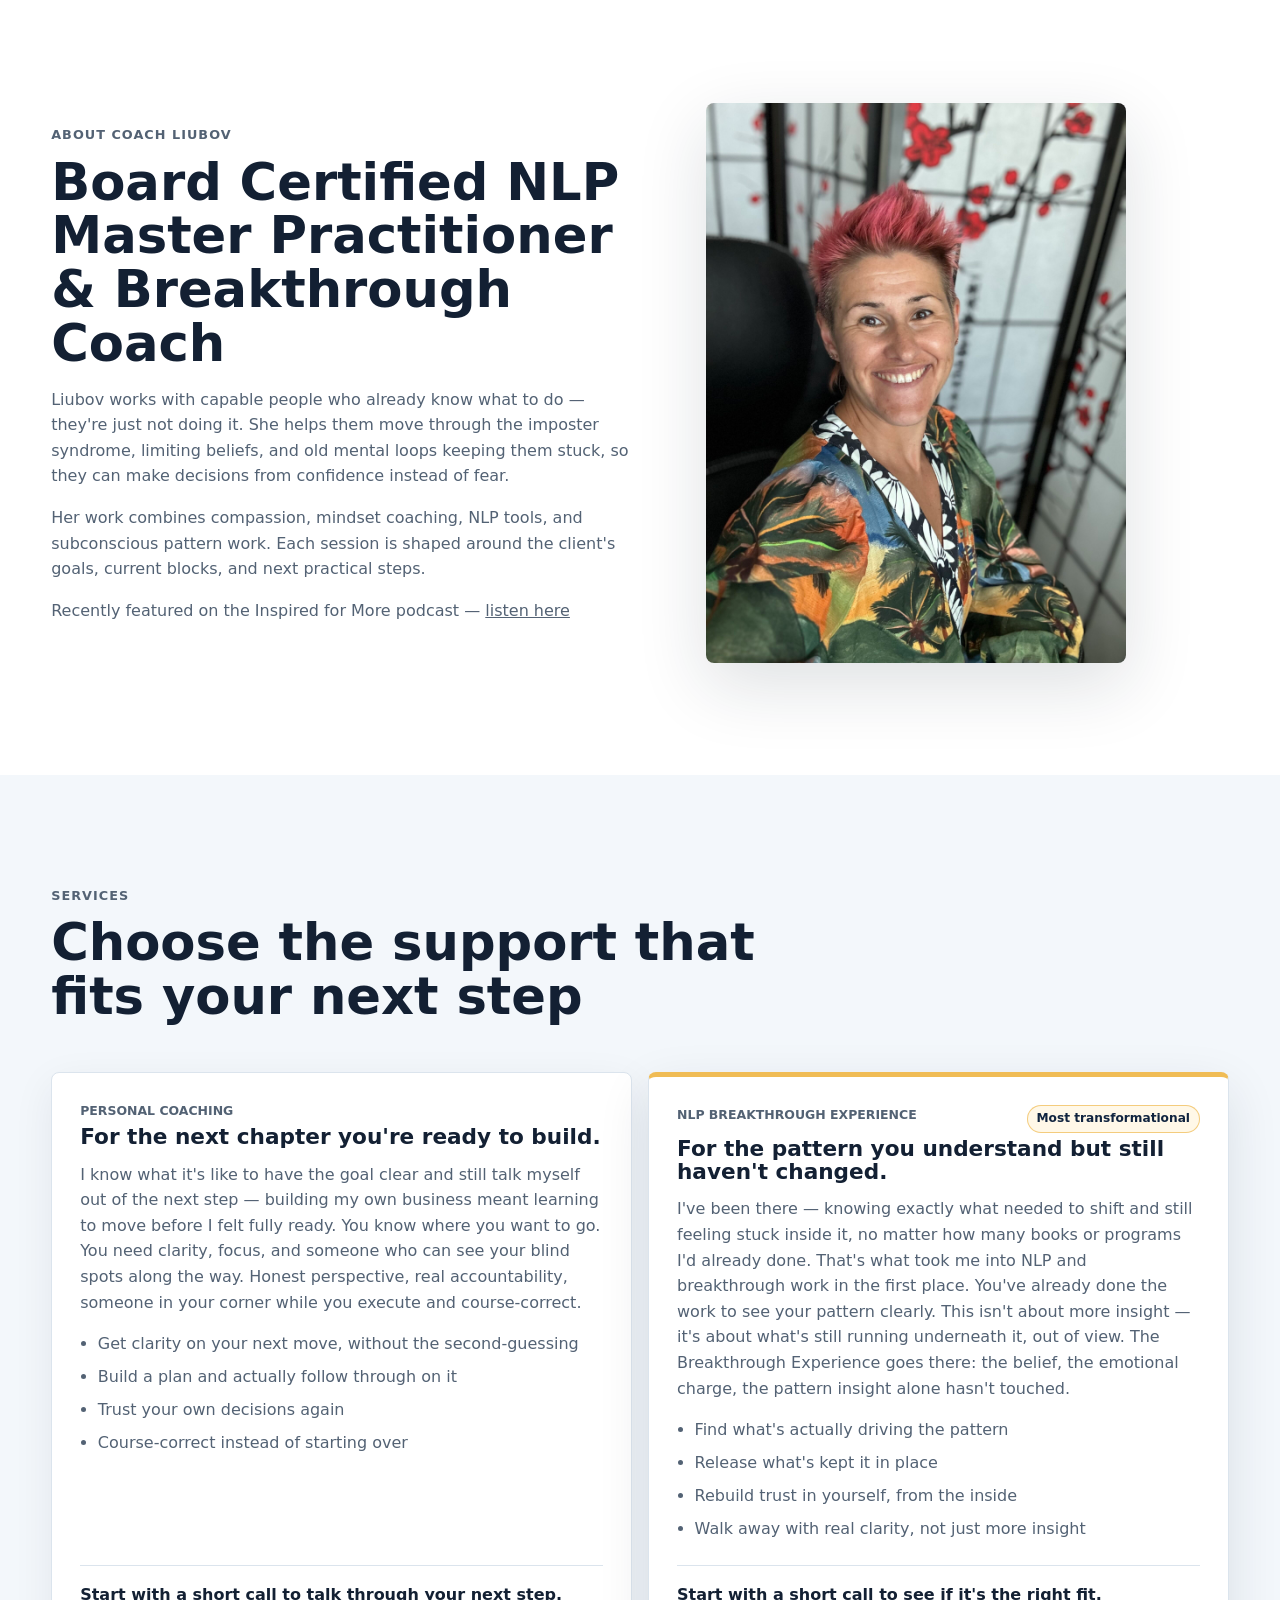
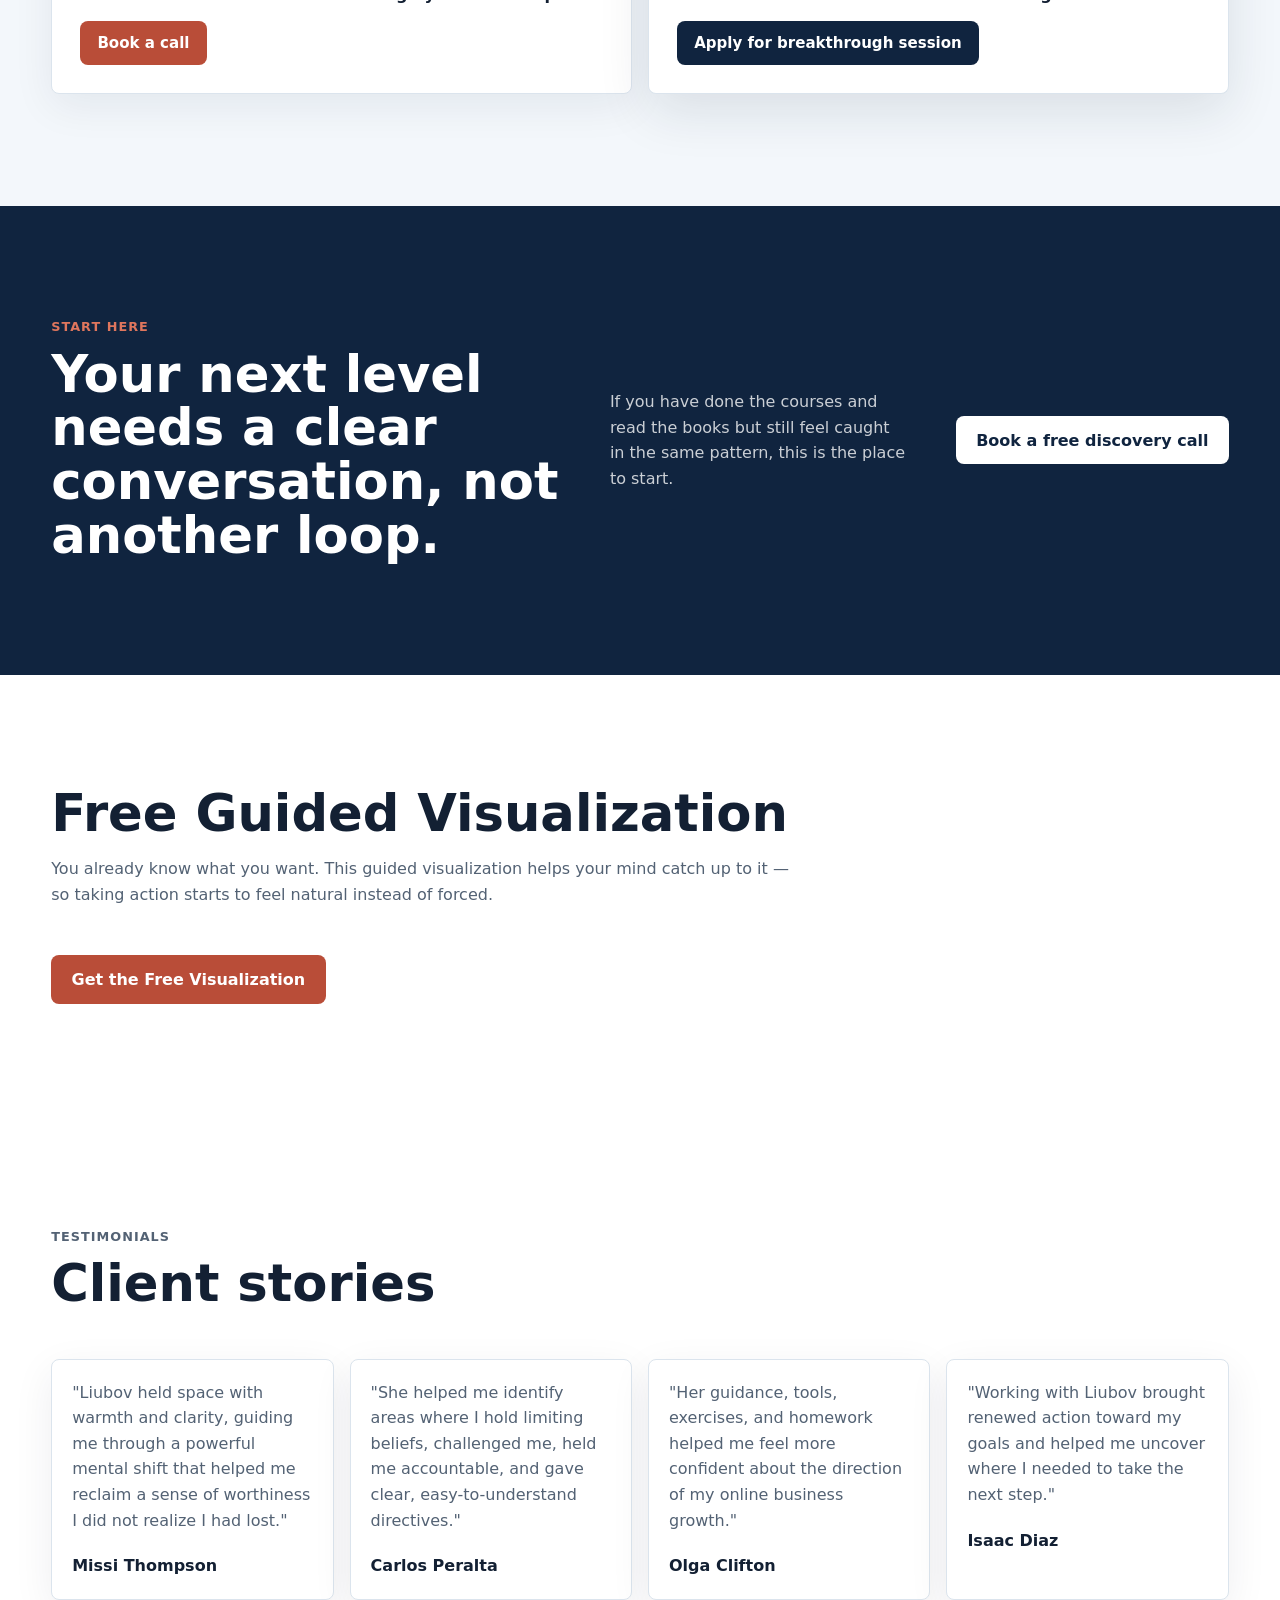
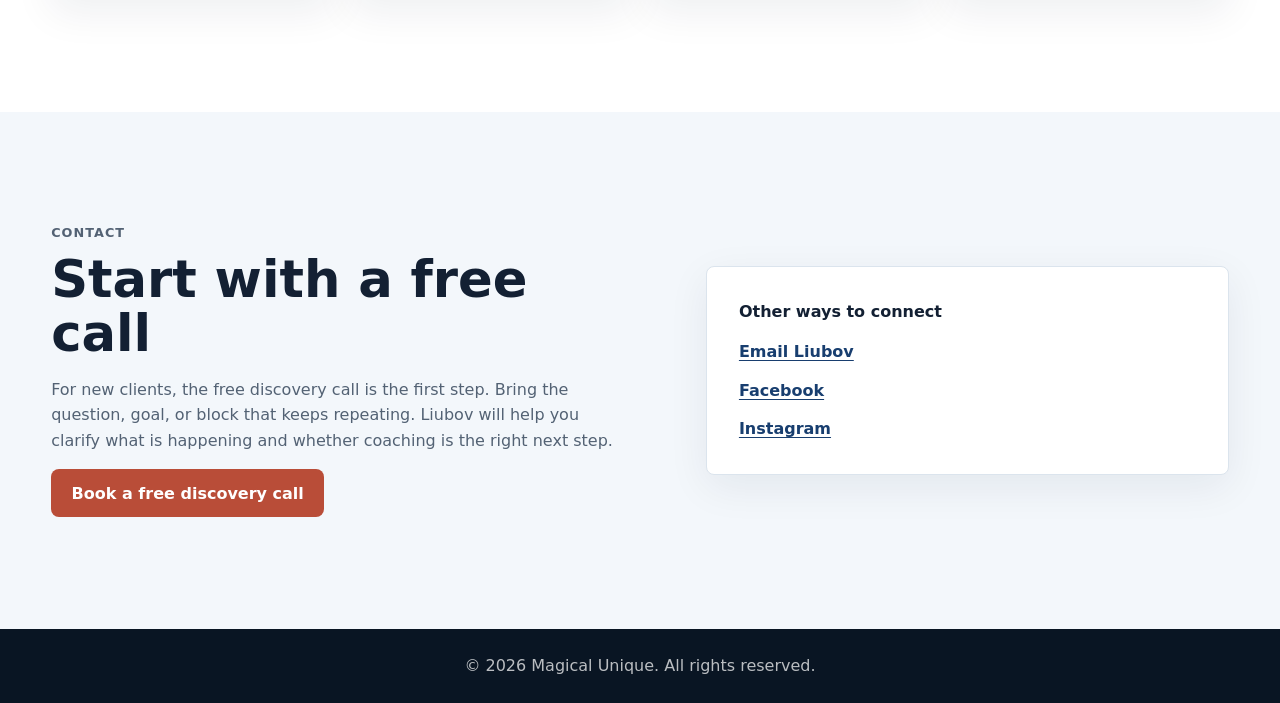
==== commit b1eebaba: "Update personal coaching CTA text" ====
--- a/index.html
+++ b/index.html
@@ -166,9 +166,9 @@
               <li>Course-correct instead of starting over</li>
             </ul>
             <div class="card-footer">
-              <span class="price">Start with a complimentary clarity call</span>
+              <span class="price">Start with a short call to talk through your next step.</span>
               <a class="button button-primary card-cta" href="https://calendly.com/liubov-lomonosova/free-30-minute-call">
-                Book complimentary call
+                Book a call
               </a>
             </div>
           </article>
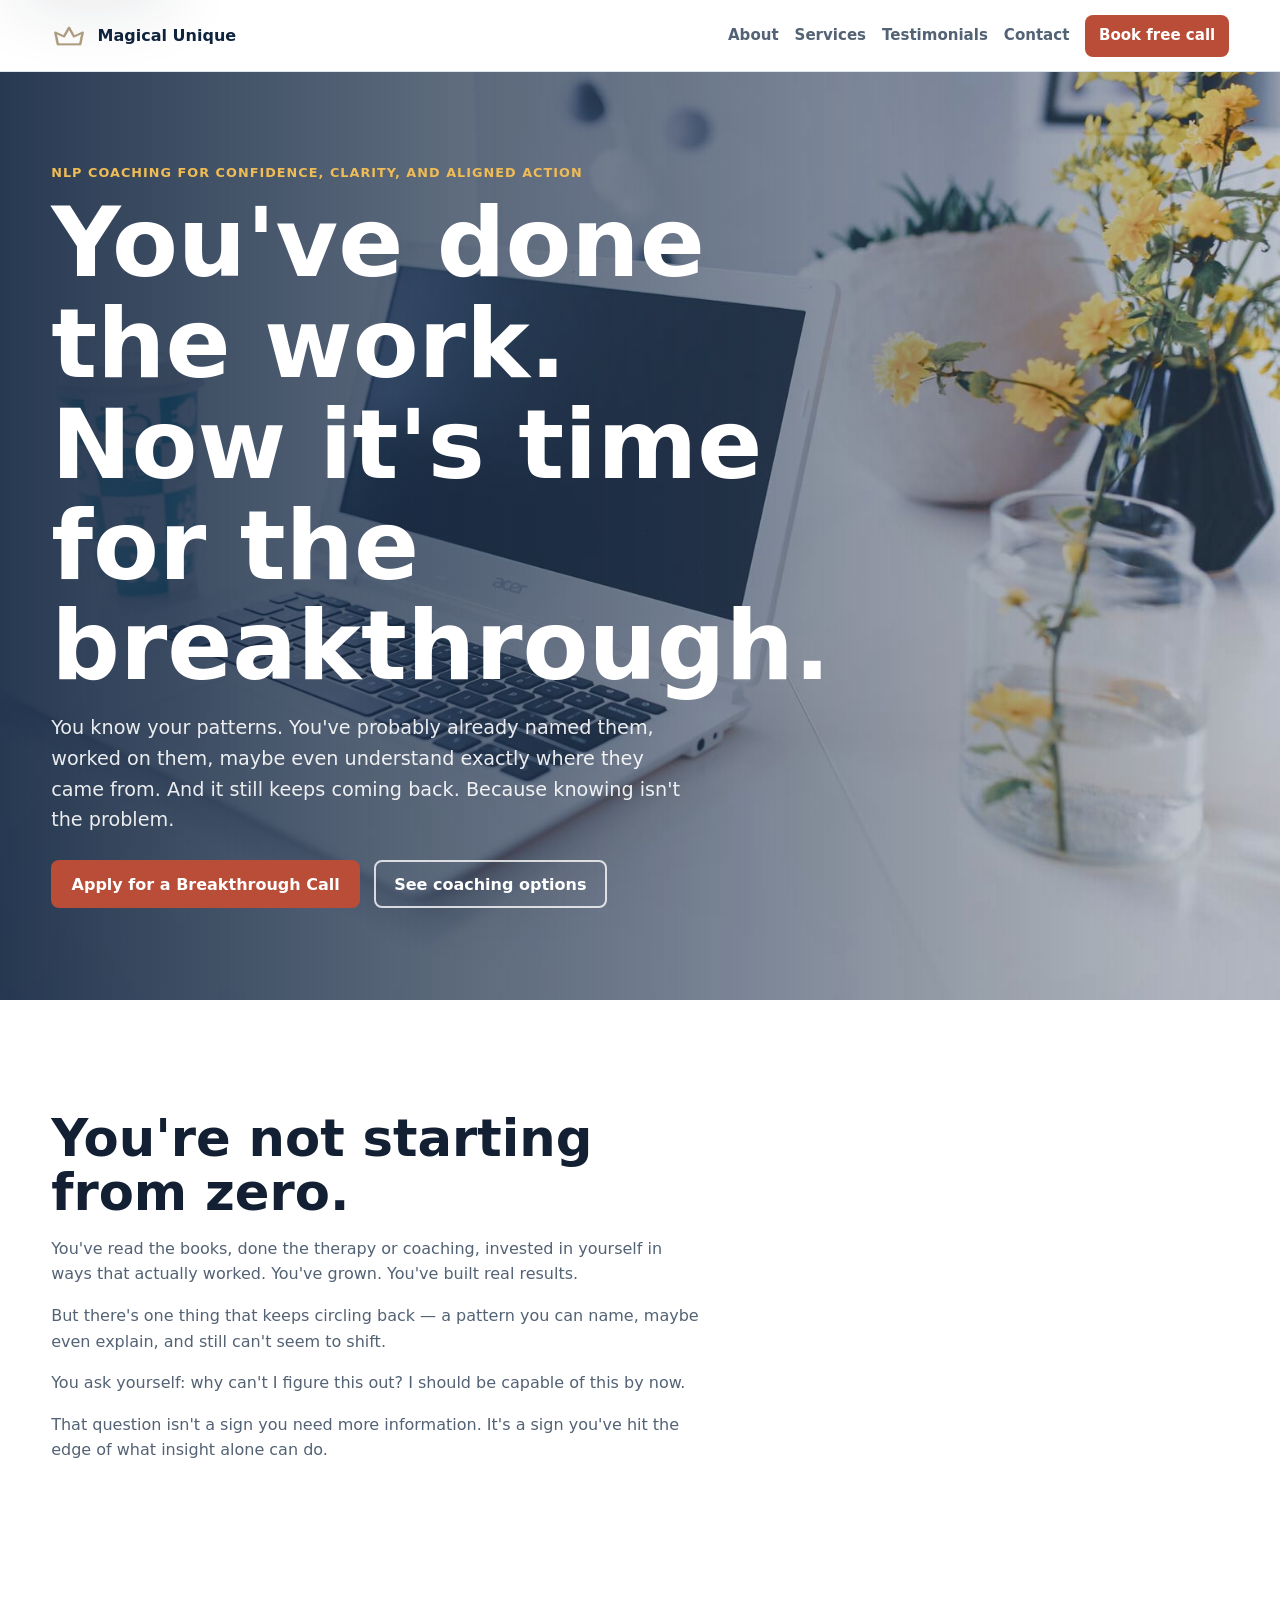
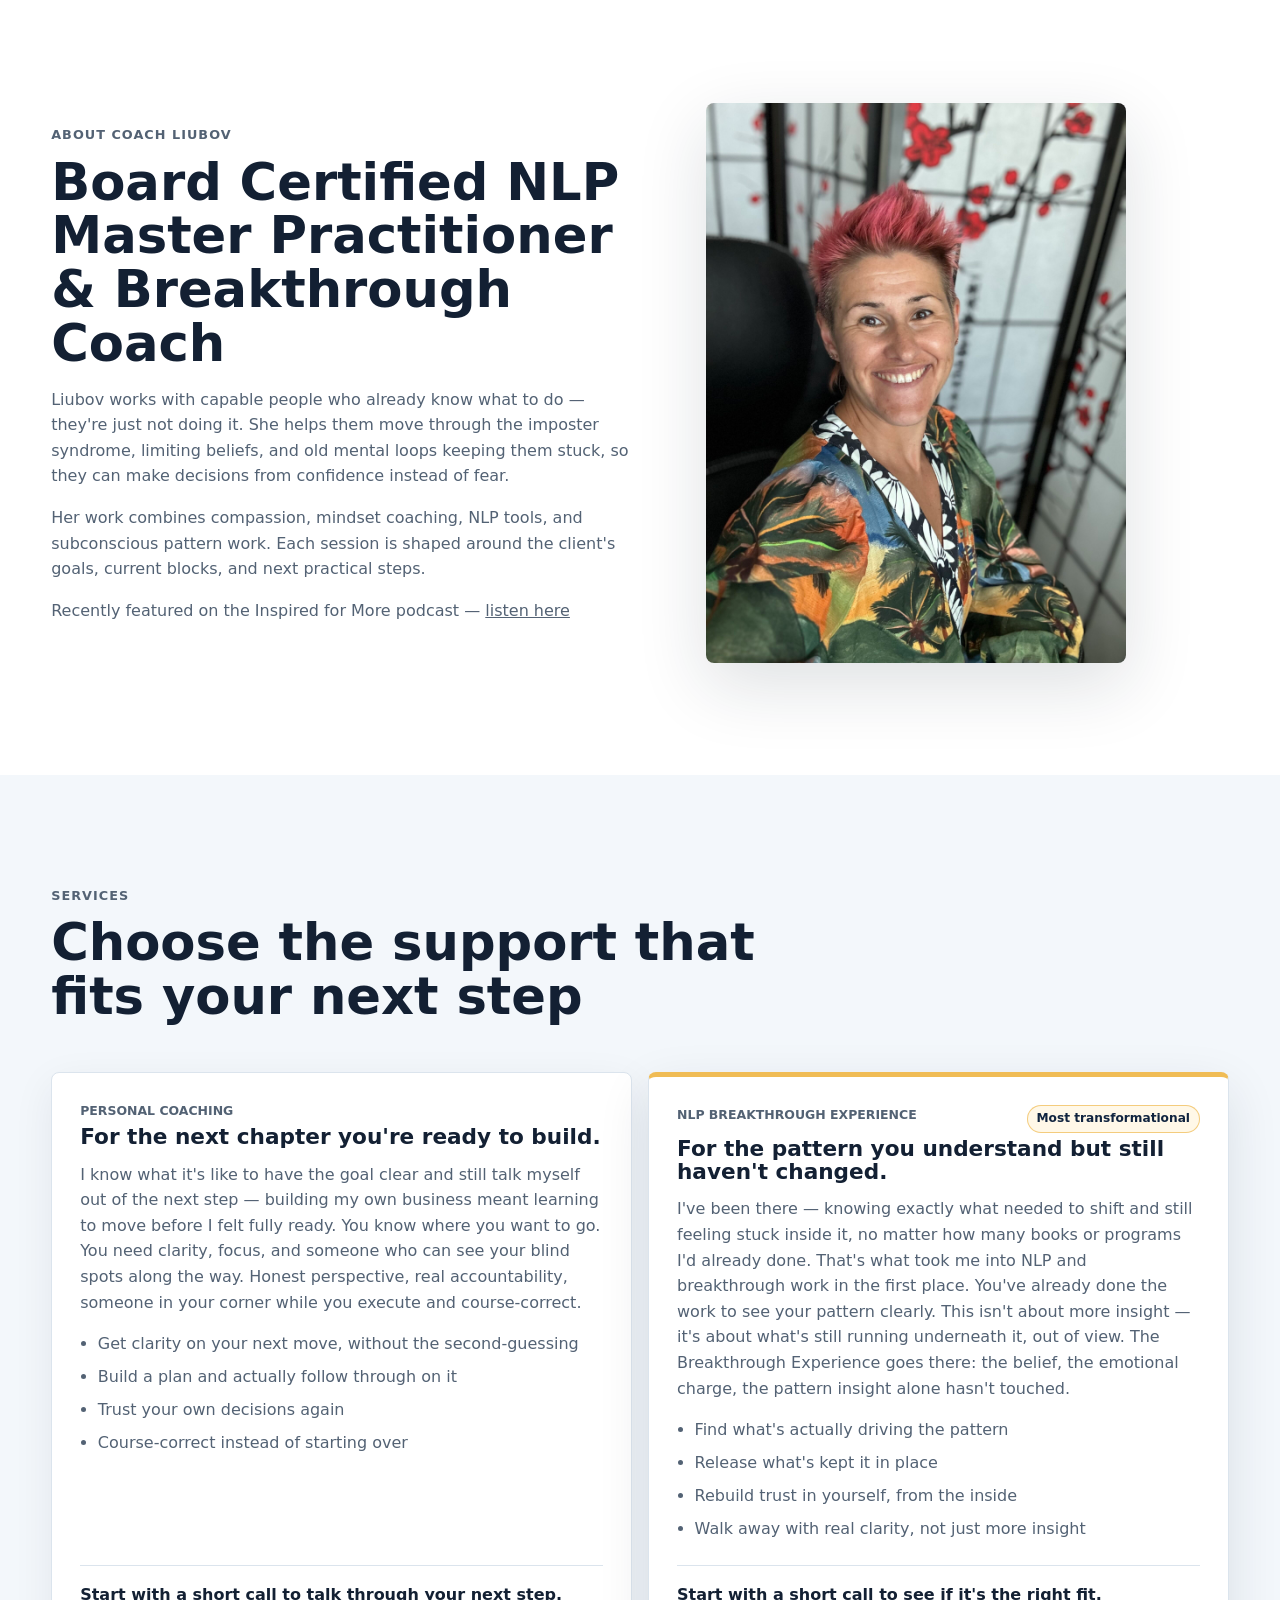
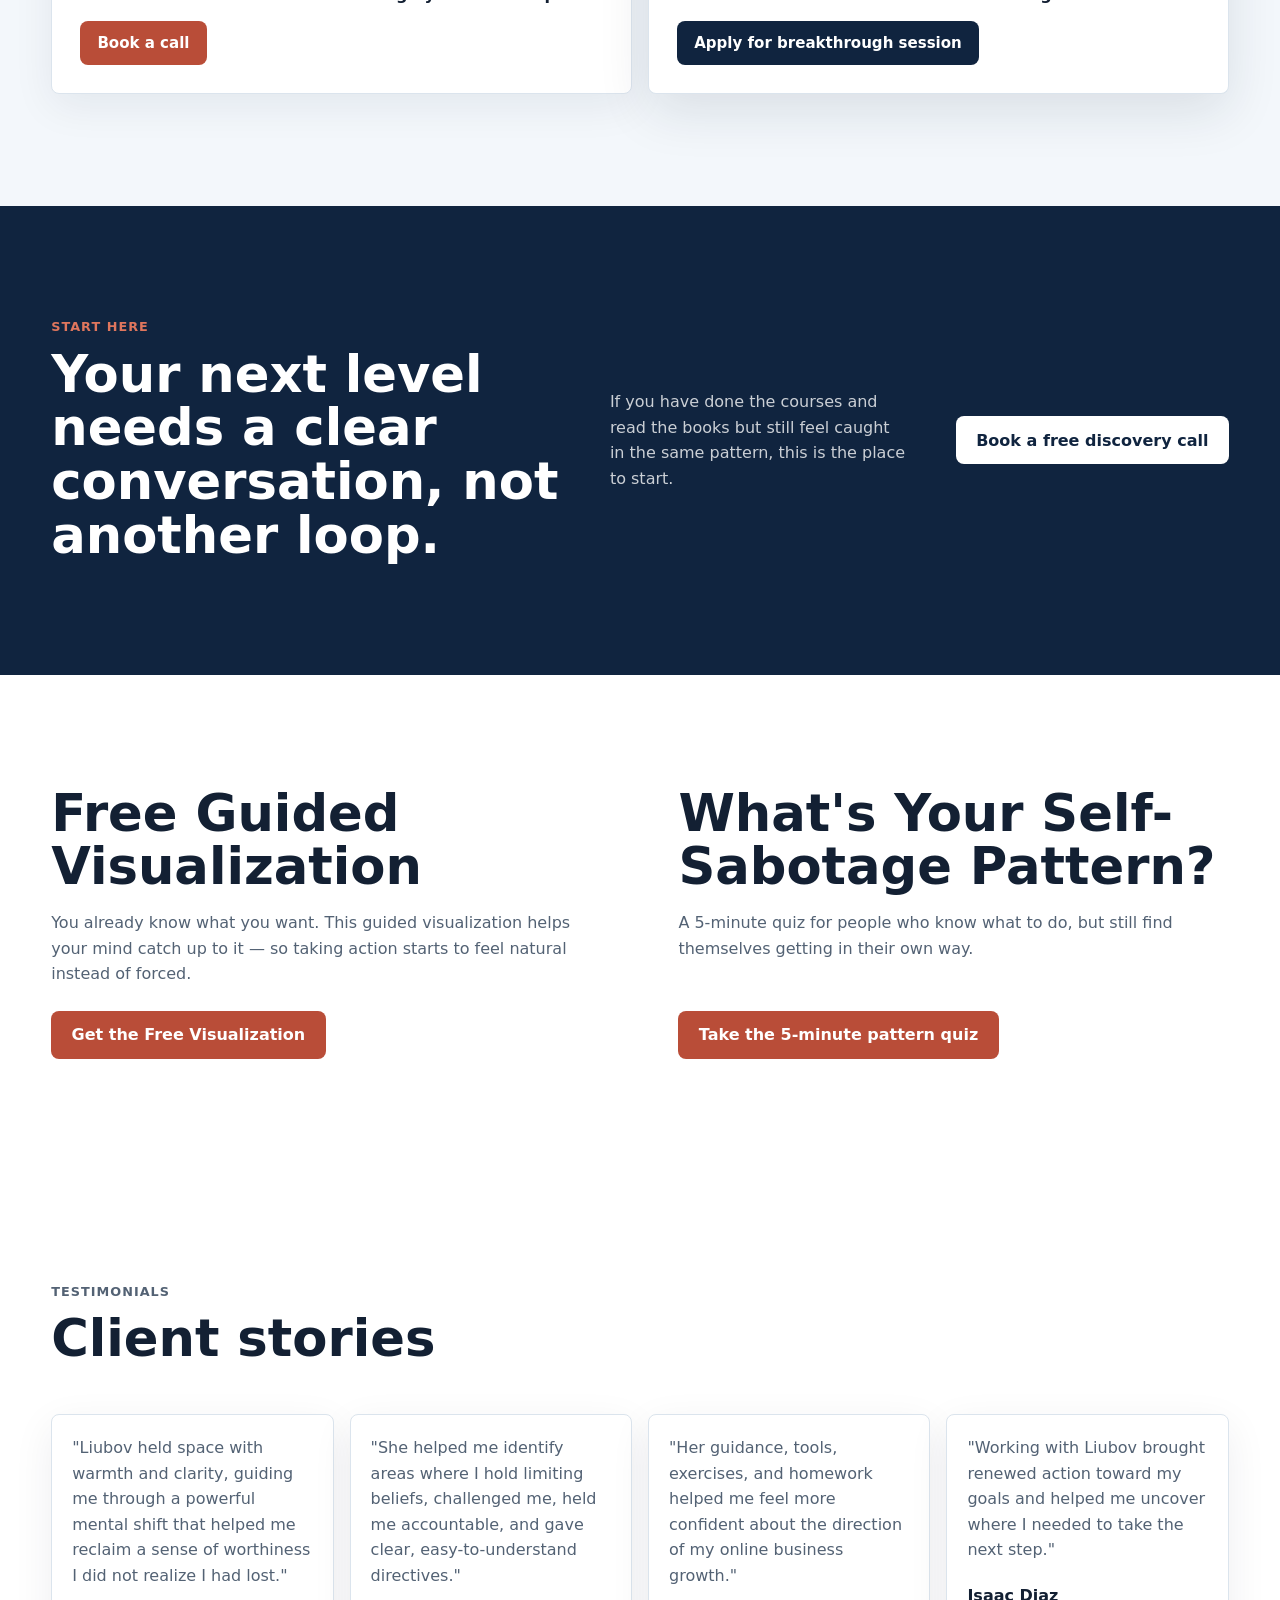
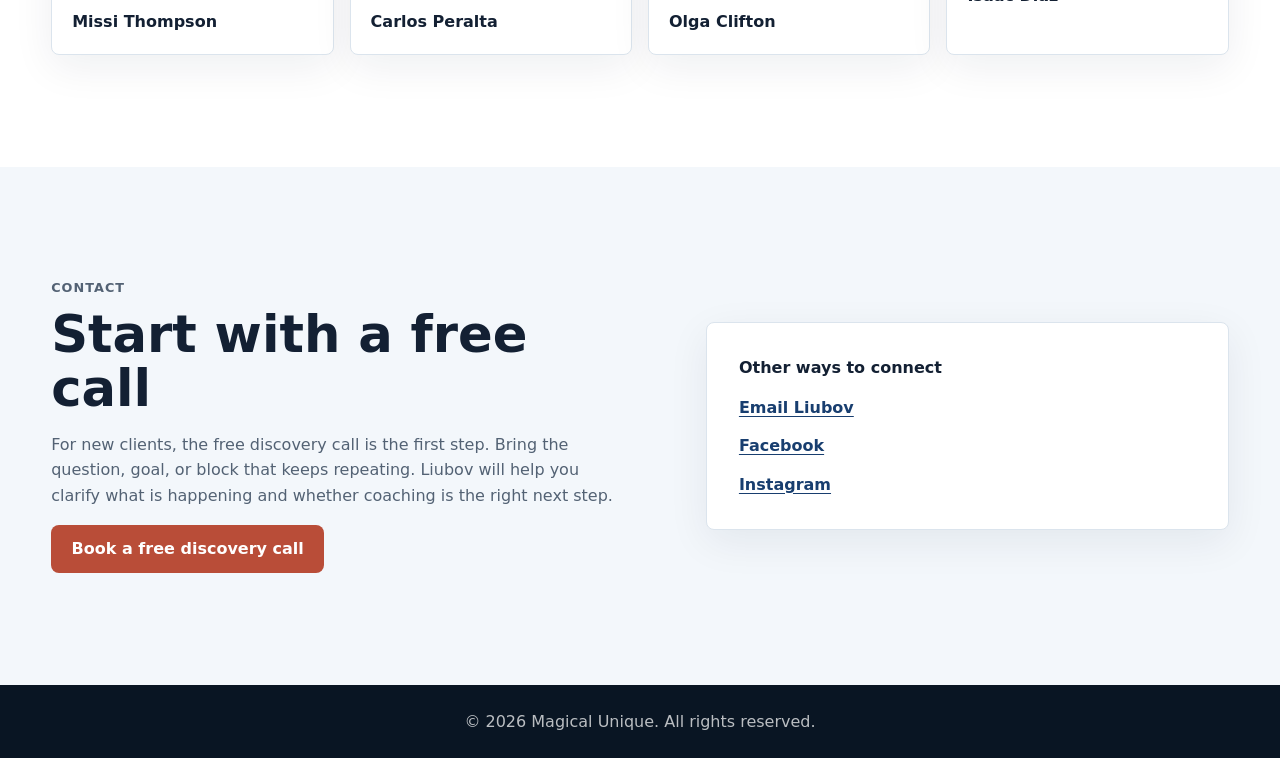
==== commit eb180342: "Add self-sabotage pattern quiz" ====
--- a/index.html
+++ b/index.html
@@ -35,7 +35,7 @@
     <link rel="canonical" href="https://magicalunique.com/">
     <link rel="icon" href="assets/favicon.png" type="image/png">
     <!-- Cache-bust updated CSS/JS assets so browsers load the latest deployed files. -->
-    <link rel="stylesheet" href="styles.css?v=20260514">
+    <link rel="stylesheet" href="styles.css?v=20261030">
     <script type="application/ld+json">
       {
         "@context": "https://schema.org",
@@ -219,16 +219,32 @@
         </a>
       </section>
 
-      <section class="section" aria-labelledby="free-visualization-title">
-        <div class="section-heading">
-          <h2 id="free-visualization-title">Free Guided Visualization</h2>
-          <p>
-            You already know what you want. This guided visualization helps your mind catch up to it — so taking action starts to feel natural instead of forced.
-          </p>
-        </div>
-        <a class="button button-primary" href="https://mailchi.mp/magicalunique/guided-visualization">
-          Get the Free Visualization
-        </a>
+      <section class="section resource-section" aria-label="Free resources">
+        <div class="resource-grid">
+          <article class="resource-item" aria-labelledby="free-visualization-title">
+            <div class="section-heading">
+              <h2 id="free-visualization-title">Free Guided Visualization</h2>
+              <p>
+                You already know what you want. This guided visualization helps your mind catch up to it — so taking action starts to feel natural instead of forced.
+              </p>
+            </div>
+            <a class="button button-primary" href="https://mailchi.mp/magicalunique/guided-visualization">
+              Get the Free Visualization
+            </a>
+          </article>
+
+          <article class="resource-item" aria-labelledby="pattern-quiz-title">
+            <div class="section-heading">
+              <h2 id="pattern-quiz-title">What's Your Self-Sabotage Pattern?</h2>
+              <p>
+                A 5-minute quiz for people who know what to do, but still find themselves getting in their own way.
+              </p>
+            </div>
+            <a class="button button-primary" href="pattern-quiz/">
+              Take the 5-minute pattern quiz
+            </a>
+          </article>
+        </div>
       </section>
 
       <section class="section" id="testimonials" aria-labelledby="testimonials-title">
--- a/styles.css
+++ b/styles.css
@@ -316,6 +316,32 @@
   min-width: 0;
 }
 
+.resource-grid {
+  display: grid;
+  grid-template-columns: repeat(2, minmax(0, 1fr));
+  gap: clamp(2rem, 6vw, 5rem);
+}
+
+.resource-item {
+  display: flex;
+  flex-direction: column;
+  min-width: 0;
+  min-height: 100%;
+}
+
+.resource-item .section-heading {
+  margin-bottom: 1.5rem;
+}
+
+.resource-item .section-heading p {
+  margin-bottom: 0;
+}
+
+.resource-item .button {
+  align-self: flex-start;
+  margin-top: auto;
+}
+
 .offer-grid,
 .testimonial-grid {
   display: grid;
@@ -549,6 +575,7 @@
   }
 
   .offer-grid,
+  .resource-grid,
   .testimonial-grid {
     grid-template-columns: 1fr;
   }
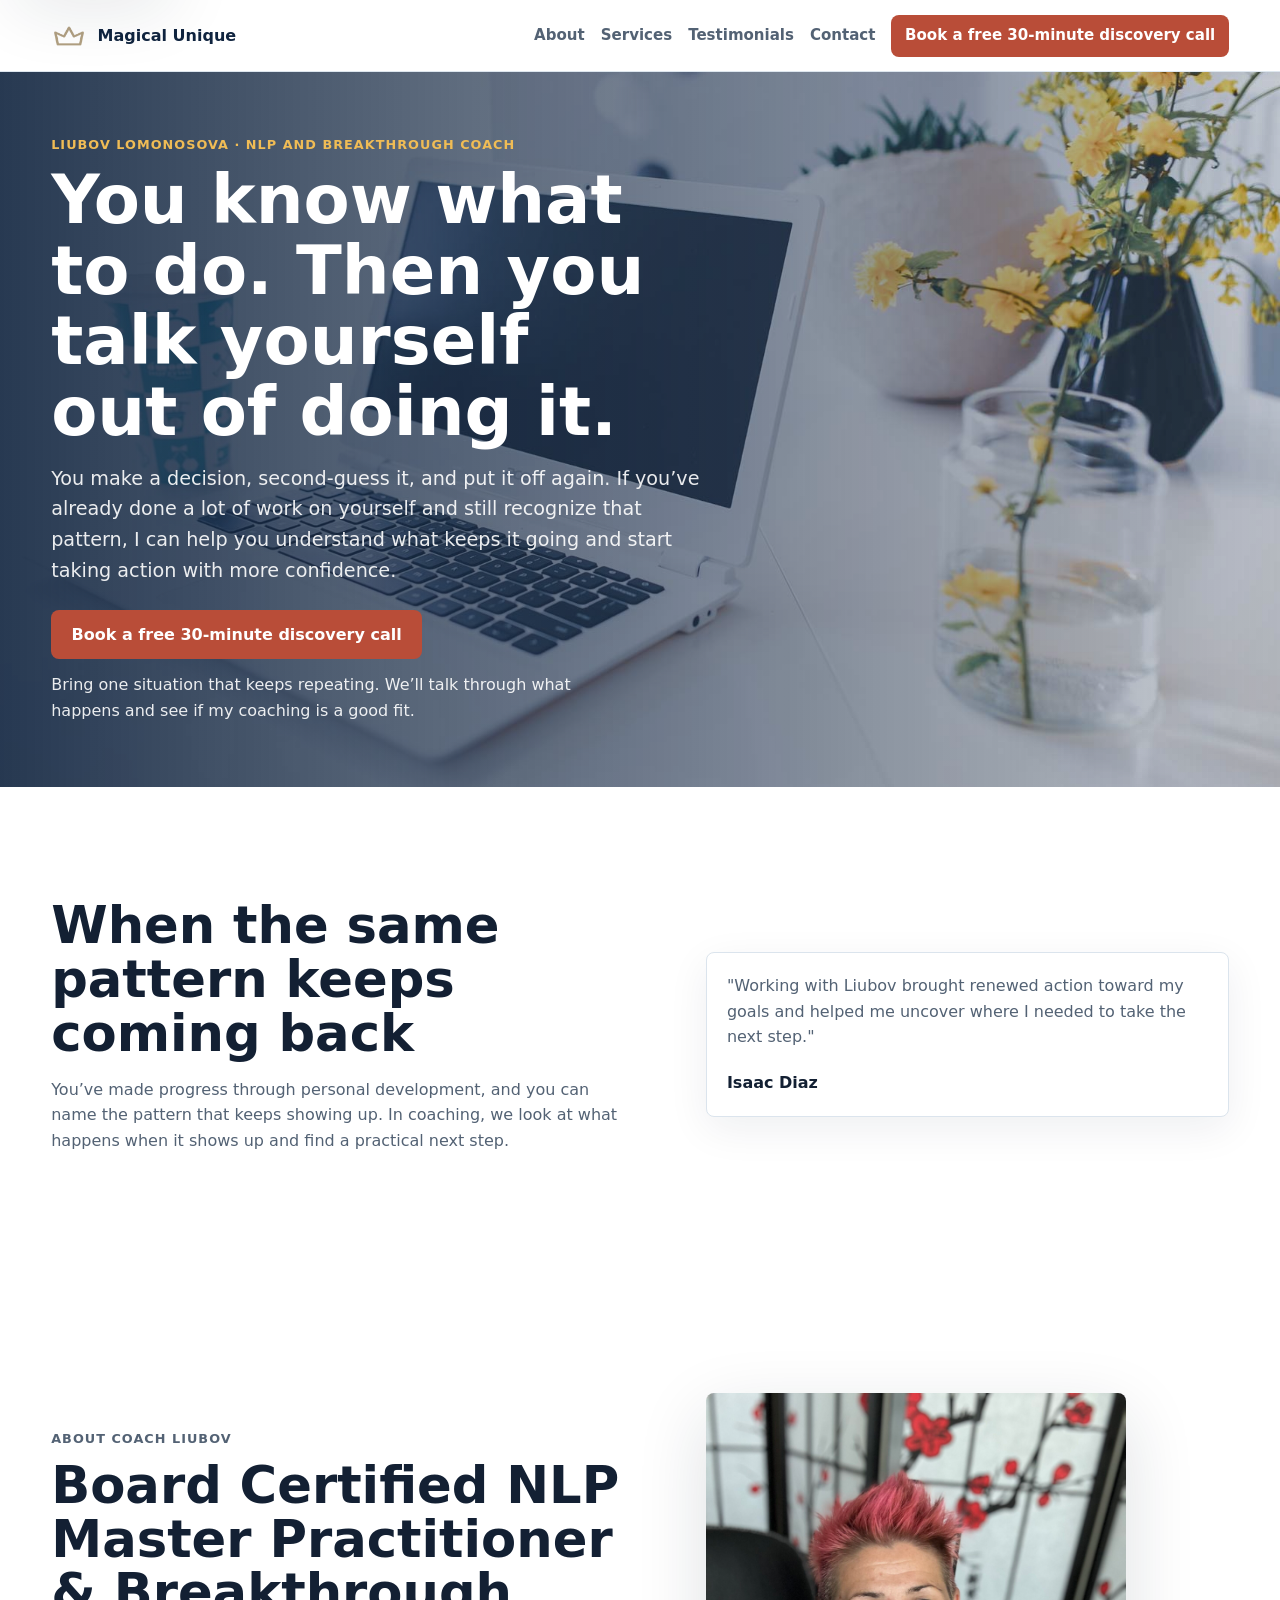
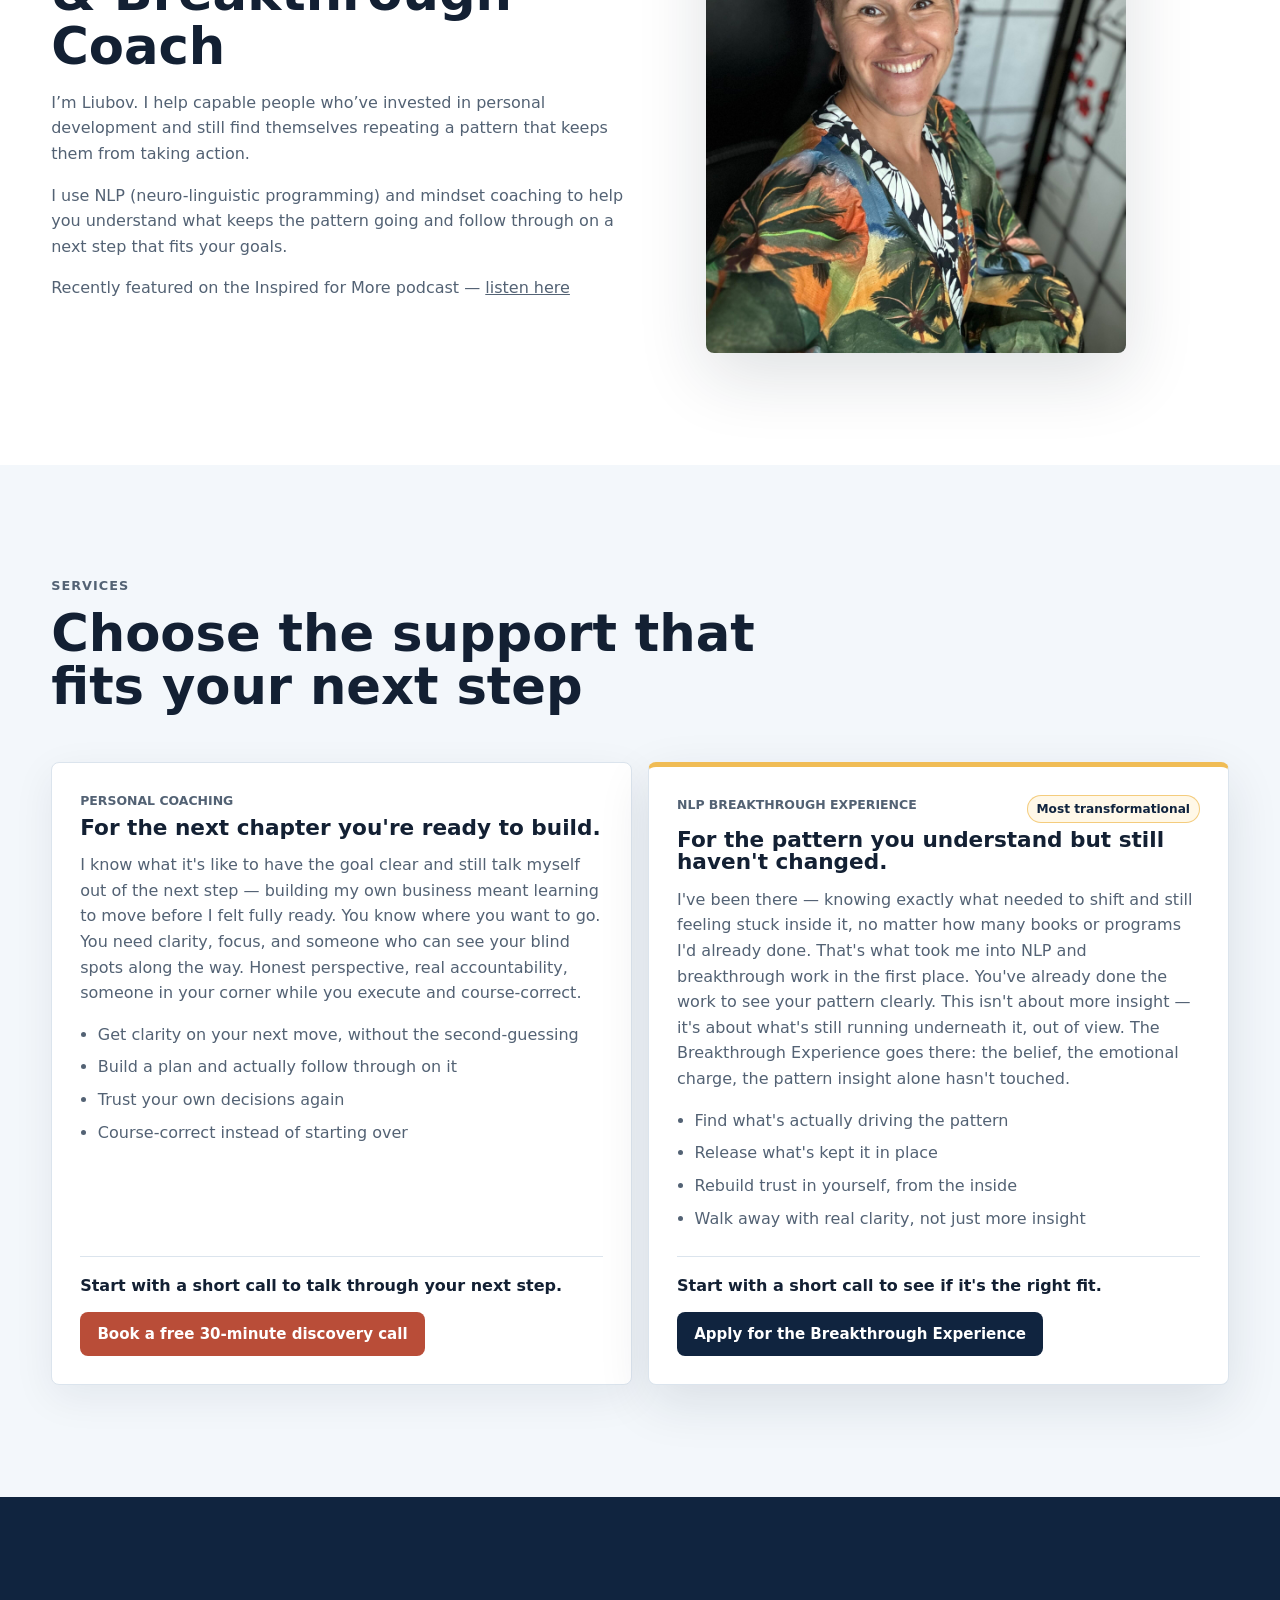
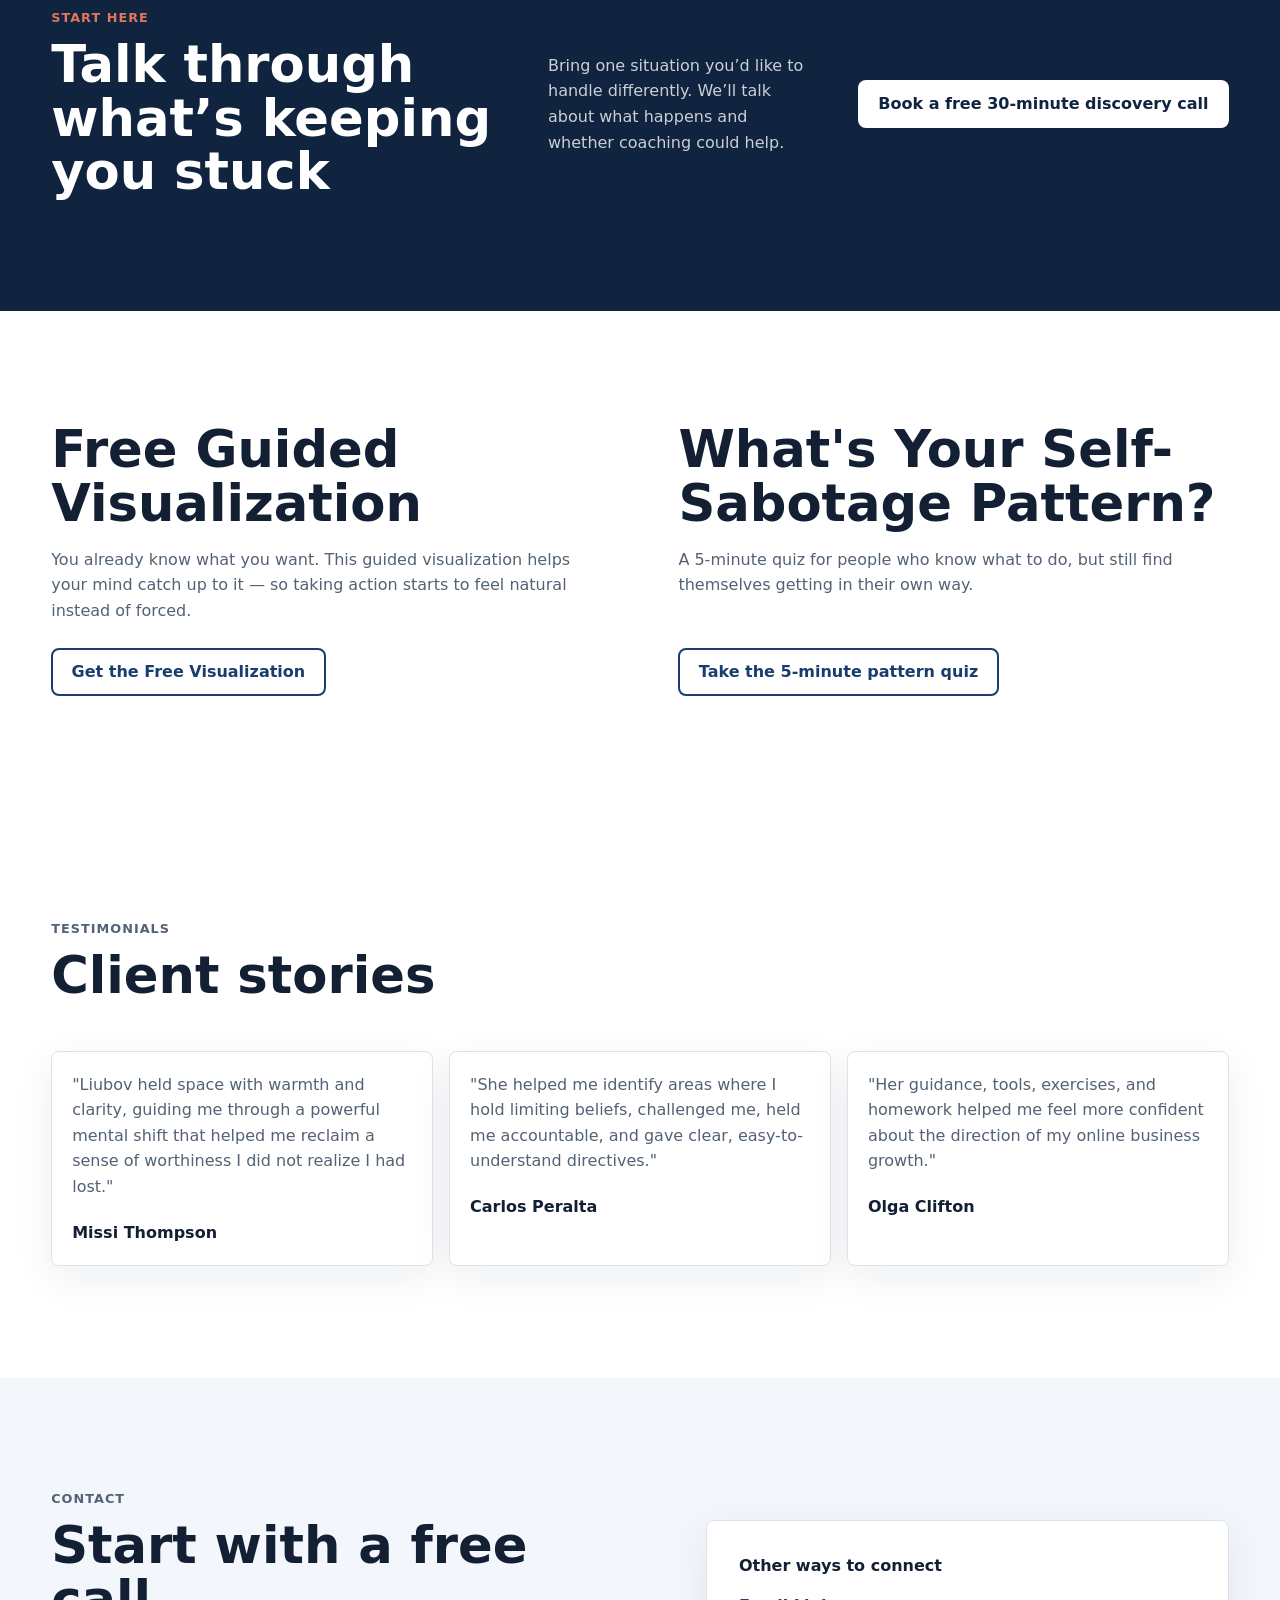
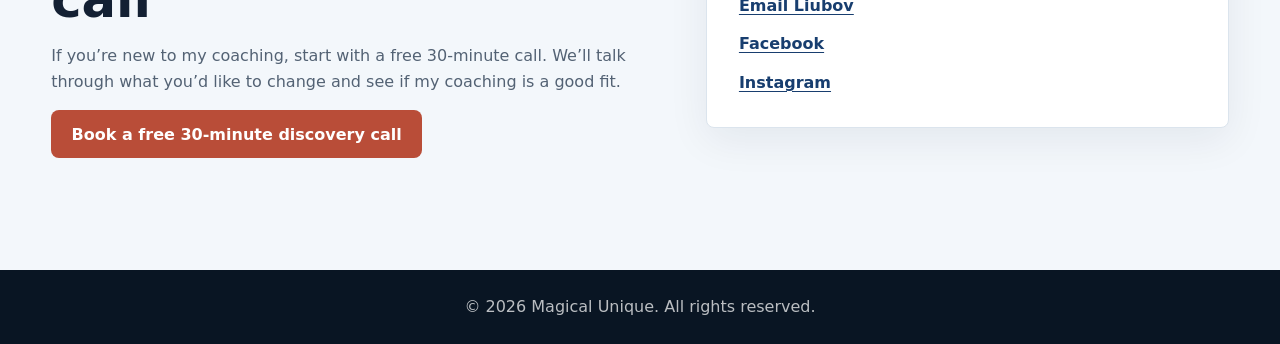
==== commit d41d8c47: "Make the discovery call the homepage’s primary action" ====
--- a/index.html
+++ b/index.html
@@ -6,13 +6,13 @@
     <title>Magical Unique | NLP Coaching with Liubov Lomonosova</title>
     <meta
       name="description"
-      content="Magical Unique offers NLP-based coaching for people ready to build clarity, confidence, and momentum."
+      content="Liubov Lomonosova offers NLP and breakthrough coaching for people who have done personal development work and still find themselves repeating a pattern that keeps them from taking action."
     >
     <meta name="theme-color" content="#10243f">
     <meta property="og:title" content="Magical Unique">
     <meta
       property="og:description"
-      content="NLP coaching and subconscious work for ambitious people ready to move through self-doubt and create clear next steps."
+      content="NLP and breakthrough coaching with Liubov Lomonosova. Start with a free 30-minute discovery call."
     >
     <meta property="og:type" content="website">
     <meta property="og:url" content="https://magicalunique.com/">
@@ -29,13 +29,13 @@
     <meta name="twitter:title" content="Magical Unique">
     <meta
       name="twitter:description"
-      content="NLP coaching and subconscious work for ambitious people ready to move through self-doubt and create clear next steps."
+      content="NLP and breakthrough coaching with Liubov Lomonosova. Start with a free 30-minute discovery call."
     >
     <meta name="twitter:image" content="https://magicalunique.com/assets/social-preview.jpg">
     <link rel="canonical" href="https://magicalunique.com/">
     <link rel="icon" href="assets/favicon.png" type="image/png">
     <!-- Cache-bust updated CSS/JS assets so browsers load the latest deployed files. -->
-    <link rel="stylesheet" href="styles.css?v=20261030">
+    <link rel="stylesheet" href="styles.css?v=20261118-2">
     <script type="application/ld+json">
       {
         "@context": "https://schema.org",
@@ -69,7 +69,7 @@
         <a href="#testimonials">Testimonials</a>
         <a href="#contact">Contact</a>
         <a class="nav-cta" href="https://calendly.com/liubov-lomonosova/free-30-minute-call">
-          Book free call
+          Book a free 30-minute discovery call
         </a>
       </nav>
     </header>
@@ -77,41 +77,38 @@
     <main id="main">
       <section class="hero" id="top" aria-labelledby="hero-title">
         <div class="hero-content">
-          <p class="eyebrow">NLP coaching for confidence, clarity, and aligned action</p>
-          <h1 id="hero-title">You've done the work. Now it's time for the breakthrough.</h1>
+          <p class="eyebrow">Liubov Lomonosova · NLP and Breakthrough Coach</p>
+          <h1 id="hero-title">You know what to do. Then you talk yourself out of doing it.</h1>
           <p class="hero-lede">
-            You know your patterns. You've probably already named them, worked on them, maybe even
-            understand exactly where they came from. And it still keeps coming back. Because knowing
-            isn't the problem.
-          </p>
-          <div class="hero-actions" aria-label="Primary actions">
-            <a class="button button-primary" href="https://calendly.com/liubov-lomonosova/apply-breakthrough">
-              Apply for a Breakthrough Call
-            </a>
-            <a class="button button-secondary" href="#services">See coaching options</a>
-          </div>
-        </div>
-      </section>
-
-      <section class="section" aria-labelledby="recognition-title">
+            You make a decision, second-guess it, and put it off again. If you’ve already done a lot of work on
+            yourself and still recognize that pattern, I can help you understand what keeps it going and start
+            taking action with more confidence.
+          </p>
+          <a class="button button-primary" href="https://calendly.com/liubov-lomonosova/free-30-minute-call">
+            Book a free 30-minute discovery call
+          </a>
+          <p class="hero-note">
+            Bring one situation that keeps repeating. We’ll talk through what happens and see if my coaching
+            is a good fit.
+          </p>
+        </div>
+      </section>
+
+      <section class="section section-split" aria-labelledby="recognition-title">
         <div class="section-copy">
-          <h2 id="recognition-title">You're not starting from zero.</h2>
-          <p>
-            You've read the books, done the therapy or coaching, invested in yourself in ways that
-            actually worked. You've grown. You've built real results.
-          </p>
-          <p>
-            But there's one thing that keeps circling back — a pattern you can name, maybe even
-            explain, and still can't seem to shift.
-          </p>
-          <p>
-            You ask yourself: why can't I figure this out? I should be capable of this by now.
-          </p>
-          <p>
-            That question isn't a sign you need more information. It's a sign you've hit the edge of
-            what insight alone can do.
-          </p>
-        </div>
+          <h2 id="recognition-title">When the same pattern keeps coming back</h2>
+          <p>
+            You’ve made progress through personal development, and you can name the pattern that keeps
+            showing up. In coaching, we look at what happens when it shows up and find a practical next step.
+          </p>
+        </div>
+        <blockquote class="testimonial-card">
+          <p>
+            "Working with Liubov brought renewed action toward my goals and helped me uncover
+            where I needed to take the next step."
+          </p>
+          <cite>Isaac Diaz</cite>
+        </blockquote>
       </section>
 
       <section class="section section-split" id="about" aria-labelledby="about-title">
@@ -119,14 +116,12 @@
           <p class="eyebrow">About Coach Liubov</p>
           <h2 id="about-title">Board Certified NLP Master Practitioner &amp; Breakthrough Coach</h2>
           <p>
-            Liubov works with capable people who already know what to do — they're just not doing
-            it. She helps them move through the imposter syndrome, limiting beliefs, and old mental
-            loops keeping them stuck, so they can make decisions from confidence instead of fear.
-          </p>
-          <p>
-            Her work combines compassion, mindset coaching, NLP tools, and subconscious pattern
-            work. Each session is shaped around the client's goals, current blocks, and next
-            practical steps.
+            I’m Liubov. I help capable people who’ve invested in personal development and still find
+            themselves repeating a pattern that keeps them from taking action.
+          </p>
+          <p>
+            I use NLP (neuro-linguistic programming) and mindset coaching to help you understand what
+            keeps the pattern going and follow through on a next step that fits your goals.
           </p>
           <p>
             Recently featured on the Inspired for More podcast —
@@ -168,7 +163,7 @@
             <div class="card-footer">
               <span class="price">Start with a short call to talk through your next step.</span>
               <a class="button button-primary card-cta" href="https://calendly.com/liubov-lomonosova/free-30-minute-call">
-                Book a call
+                Book a free 30-minute discovery call
               </a>
             </div>
           </article>
@@ -198,7 +193,7 @@
             <div class="card-footer">
               <span class="price">Start with a short call to see if it's the right fit.</span>
               <a class="button button-primary card-cta premium-cta" href="https://calendly.com/liubov-lomonosova/apply-breakthrough">
-                Apply for breakthrough session
+                Apply for the Breakthrough Experience
               </a>
             </div>
           </article>
@@ -208,14 +203,14 @@
       <section class="section cta-band" aria-labelledby="cta-title">
         <div>
           <p class="eyebrow">Start here</p>
-          <h2 id="cta-title">Your next level needs a clear conversation, not another loop.</h2>
+          <h2 id="cta-title">Talk through what’s keeping you stuck</h2>
         </div>
         <p>
-          If you have done the courses and read the books but still feel caught in the same
-          pattern, this is the place to start.
+          Bring one situation you’d like to handle differently. We’ll talk about what happens and whether
+          coaching could help.
         </p>
         <a class="button button-light" href="https://calendly.com/liubov-lomonosova/free-30-minute-call">
-          Book a free discovery call
+          Book a free 30-minute discovery call
         </a>
       </section>
 
@@ -228,7 +223,7 @@
                 You already know what you want. This guided visualization helps your mind catch up to it — so taking action starts to feel natural instead of forced.
               </p>
             </div>
-            <a class="button button-primary" href="https://mailchi.mp/magicalunique/guided-visualization">
+            <a class="button button-secondary" href="https://mailchi.mp/magicalunique/guided-visualization">
               Get the Free Visualization
             </a>
           </article>
@@ -240,7 +235,7 @@
                 A 5-minute quiz for people who know what to do, but still find themselves getting in their own way.
               </p>
             </div>
-            <a class="button button-primary" href="pattern-quiz/">
+            <a class="button button-secondary" href="pattern-quiz/">
               Take the 5-minute pattern quiz
             </a>
           </article>
@@ -275,13 +270,6 @@
             </p>
             <cite>Olga Clifton</cite>
           </blockquote>
-          <blockquote class="testimonial-card">
-            <p>
-              "Working with Liubov brought renewed action toward my goals and helped me uncover
-              where I needed to take the next step."
-            </p>
-            <cite>Isaac Diaz</cite>
-          </blockquote>
         </div>
       </section>
 
@@ -290,12 +278,11 @@
           <p class="eyebrow">Contact</p>
           <h2 id="contact-title">Start with a free call</h2>
           <p>
-            For new clients, the free discovery call is the first step. Bring the question, goal,
-            or block that keeps repeating. Liubov will help you clarify what is happening and
-            whether coaching is the right next step.
+            If you’re new to my coaching, start with a free 30-minute call. We’ll talk through what you’d like
+            to change and see if my coaching is a good fit.
           </p>
           <a class="button button-primary" href="https://calendly.com/liubov-lomonosova/free-30-minute-call">
-            Book a free discovery call
+            Book a free 30-minute discovery call
           </a>
         </div>
         <address class="contact-card">
--- a/styles.css
+++ b/styles.css
@@ -123,6 +123,8 @@
   border-radius: 8px;
   background: var(--coral-deep);
   color: #fff;
+  line-height: 1.2;
+  text-align: center;
 }
 
 .nav-links .nav-cta:hover,
@@ -132,14 +134,13 @@
 }
 
 .hero {
+  --hero-overlay: linear-gradient(90deg, rgba(16, 36, 63, 0.9), rgba(16, 36, 63, 0.58) 50%, rgba(16, 36, 63, 0.22));
   position: relative;
   min-height: 64svh;
   display: grid;
   align-items: center;
-  padding: clamp(4rem, 8vw, 5.75rem) clamp(1rem, 4vw, 4rem);
-  background:
-    linear-gradient(90deg, rgba(16, 36, 63, 0.9), rgba(16, 36, 63, 0.58) 50%, rgba(16, 36, 63, 0.22)),
-    url("assets/hero.jpg") center / cover no-repeat;
+  padding: clamp(3rem, 5vw, 4.5rem) clamp(1rem, 4vw, 4rem);
+  background: var(--hero-overlay), url("assets/hero.jpg") center / cover no-repeat;
   color: #fff;
 }
 
@@ -178,9 +179,8 @@
 }
 
 h1 {
-  max-width: 11ch;
   margin-bottom: 1rem;
-  font-size: clamp(3.25rem, 8vw, 6rem);
+  font-size: clamp(3rem, 5.25vw, 4.5rem);
   font-weight: 900;
 }
 
@@ -188,6 +188,7 @@
   word-break: normal;
   overflow-wrap: normal;
   hyphens: none;
+  text-wrap: balance;
 }
 
 h2 {
@@ -209,7 +210,12 @@
   font-size: clamp(1.04rem, 1.5vw, 1.22rem);
 }
 
-.hero-actions,
+.hero-note {
+  max-width: 55ch;
+  margin: 0.85rem 0 0;
+  color: rgba(255, 255, 255, 0.9);
+}
+
 .card-footer {
   display: flex;
   align-items: center;
@@ -248,14 +254,14 @@
 }
 
 .button-secondary {
-  border-color: rgba(255, 255, 255, 0.78);
-  color: #fff;
+  border-color: var(--blue);
+  color: var(--blue);
 }
 
 .button-secondary:hover,
 .button-secondary:focus-visible {
-  background: #fff;
-  color: var(--blue-deep);
+  background: var(--blue);
+  color: #fff;
 }
 
 .button-light {
@@ -468,7 +474,7 @@
 }
 
 .testimonial-grid {
-  grid-template-columns: repeat(4, minmax(0, 1fr));
+  grid-template-columns: repeat(3, minmax(0, 1fr));
 }
 
 .testimonial-card {
@@ -563,15 +569,15 @@
   }
 
   .hero {
+    --hero-overlay: linear-gradient(rgba(16, 36, 63, 0.72), rgba(16, 36, 63, 0.82));
     min-height: auto;
-    padding-top: 3rem;
-    padding-bottom: 4rem;
+    padding-top: 2.25rem;
+    padding-bottom: 3rem;
     background-position: 58% center;
   }
 
   .hero h1 {
-    max-width: 12.5ch;
-    font-size: clamp(2.15rem, 10vw, 3rem);
+    font-size: clamp(2.15rem, 8vw, 3rem);
   }
 
   .offer-grid,
@@ -613,10 +619,48 @@
   }
 
   .nav-links {
-    gap: 0.2rem 0.8rem;
+    gap: 0.2rem 0.65rem;
   }
 
   .nav-links a {
     min-height: 34px;
   }
-}
+
+  .hero-lede {
+    margin-bottom: 1rem;
+    font-size: 1rem;
+    line-height: 1.45;
+  }
+}
+
+@media (max-width: 360px) {
+  .site-header {
+    gap: 0.45rem;
+    padding-block: 0.65rem;
+  }
+
+  .nav-links {
+    column-gap: 0.4rem;
+    font-size: 0.875rem;
+  }
+
+  .nav-links .nav-cta,
+  .hero .button,
+  .contact-section .button {
+    padding-inline: 0.5rem;
+    font-size: 0.9rem;
+  }
+
+  .hero {
+    padding-top: 1.25rem;
+  }
+
+  .hero h1 {
+    margin-bottom: 0.75rem;
+    font-size: 2rem;
+  }
+
+  .hero-lede {
+    font-size: 0.95rem;
+  }
+}
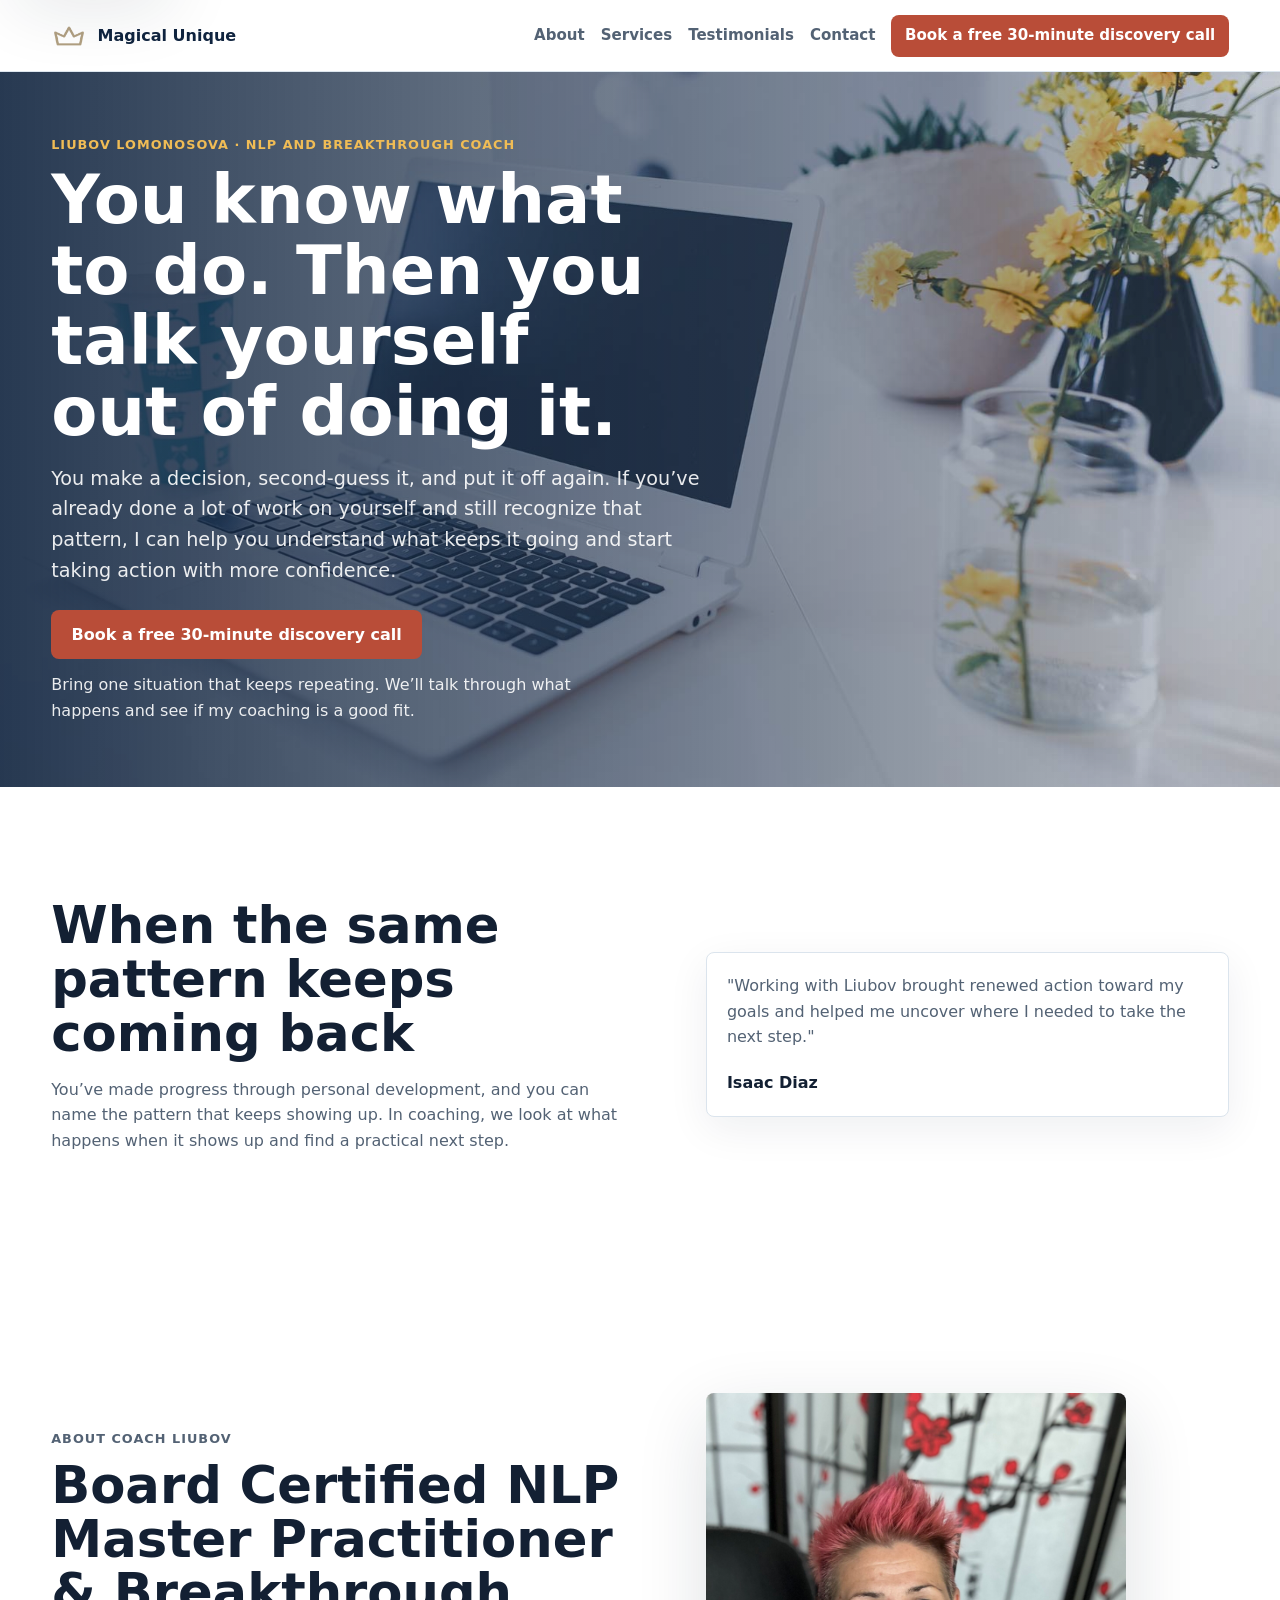
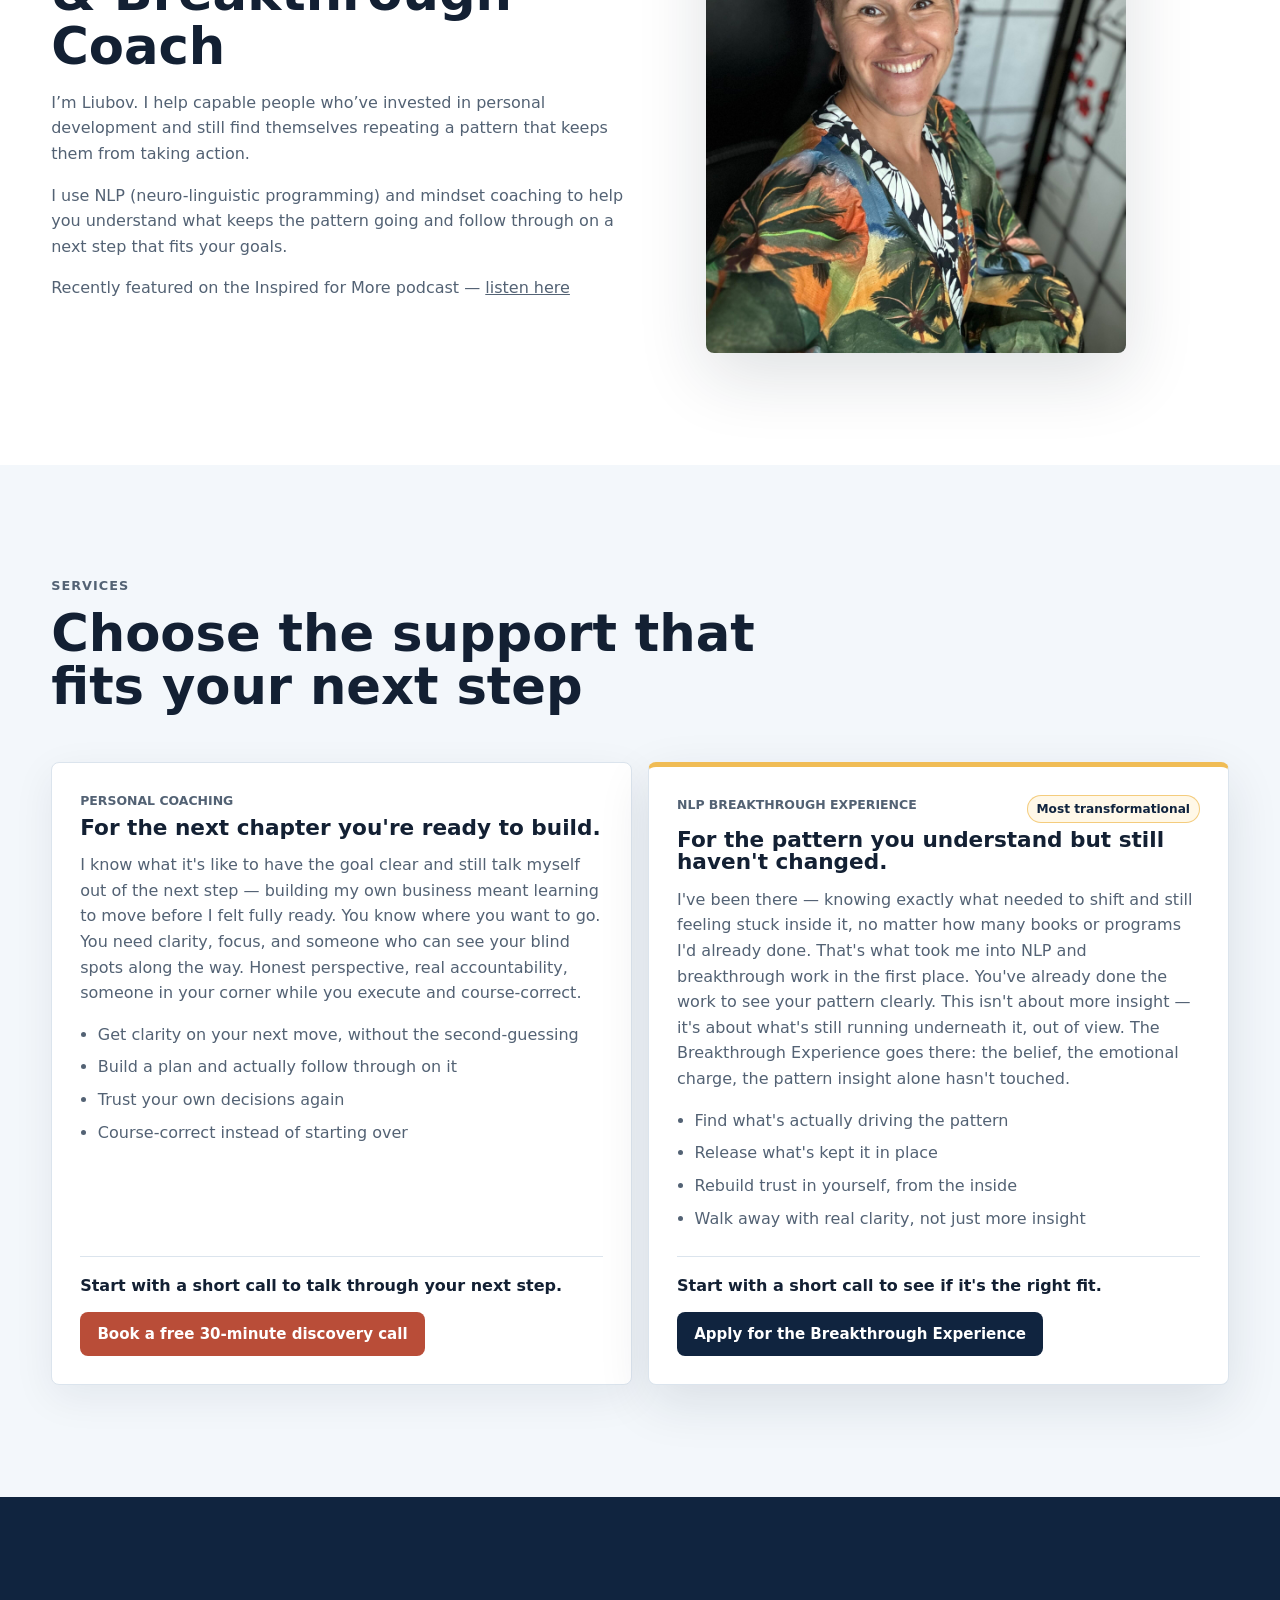
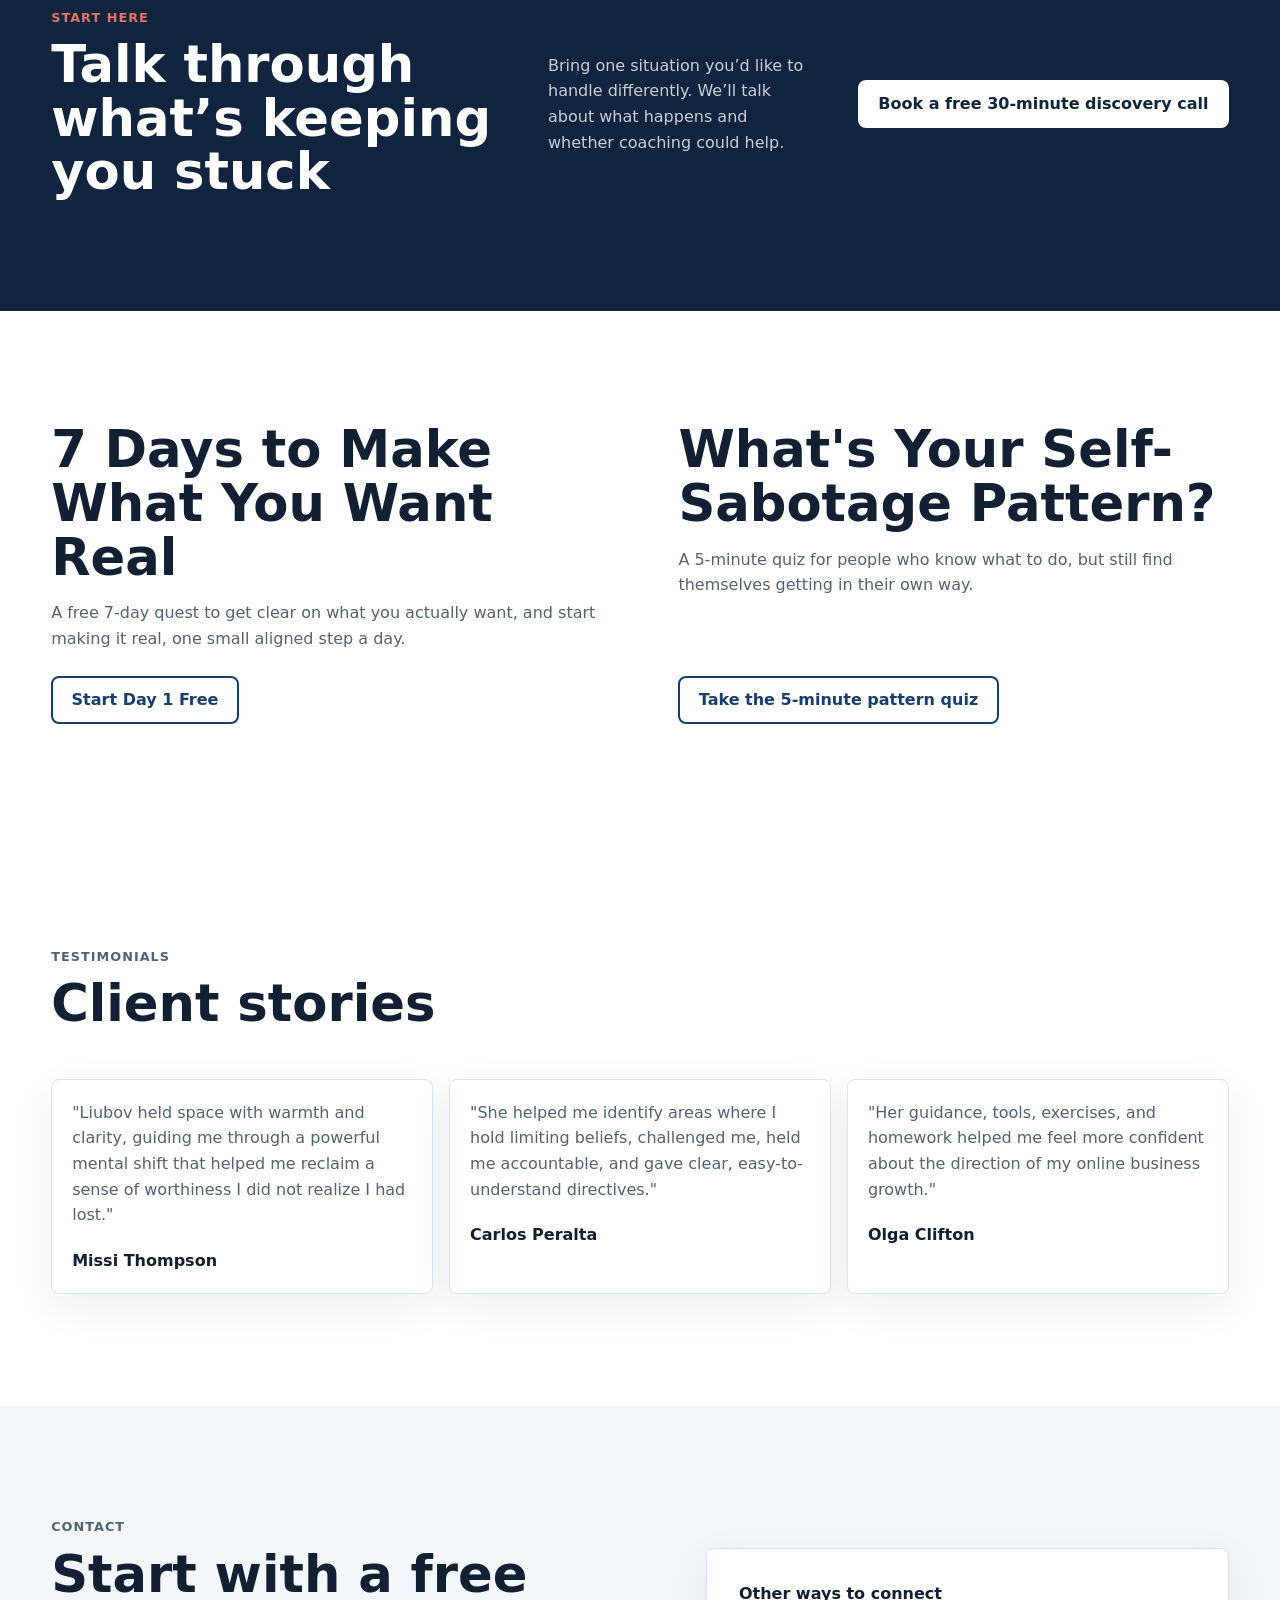
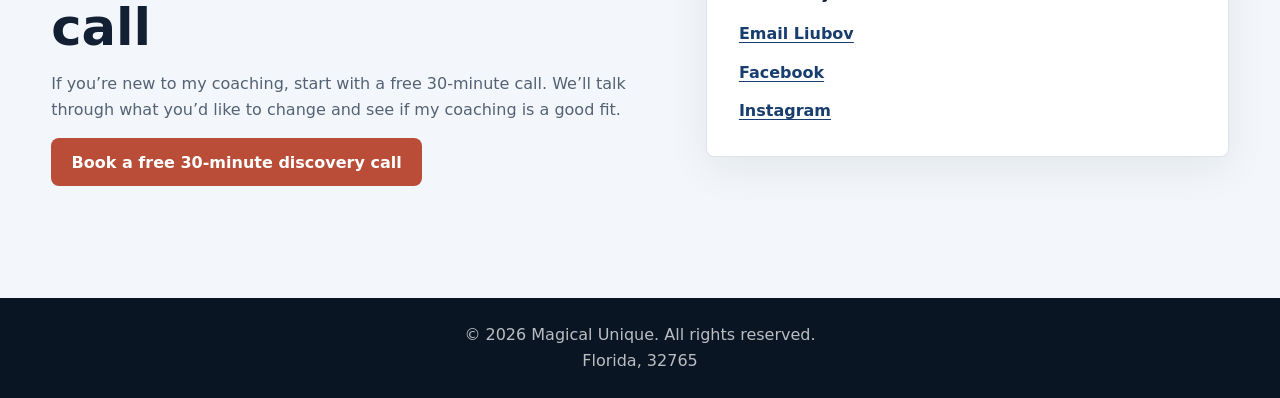
==== commit 7b998405: "Add the 7 Days to Make What You Want Real course" ====
--- a/index.html
+++ b/index.html
@@ -216,15 +216,15 @@
 
       <section class="section resource-section" aria-label="Free resources">
         <div class="resource-grid">
-          <article class="resource-item" aria-labelledby="free-visualization-title">
+          <article class="resource-item" aria-labelledby="free-course-title">
             <div class="section-heading">
-              <h2 id="free-visualization-title">Free Guided Visualization</h2>
+              <h2 id="free-course-title">7 Days to Make What You Want Real</h2>
               <p>
-                You already know what you want. This guided visualization helps your mind catch up to it — so taking action starts to feel natural instead of forced.
+                A free 7-day quest to get clear on what you actually want, and start making it real, one small aligned step a day.
               </p>
             </div>
-            <a class="button button-secondary" href="https://mailchi.mp/magicalunique/guided-visualization">
-              Get the Free Visualization
+            <a class="button button-secondary" href="https://mailchi.mp/magicalunique/7-days-mini-course">
+              Start Day 1 Free
             </a>
           </article>
 
@@ -296,6 +296,7 @@
 
     <footer class="site-footer">
       <p>&copy; 2026 Magical Unique. All rights reserved.</p>
+      <p>Florida, 32765</p>
     </footer>
   </body>
 </html>
